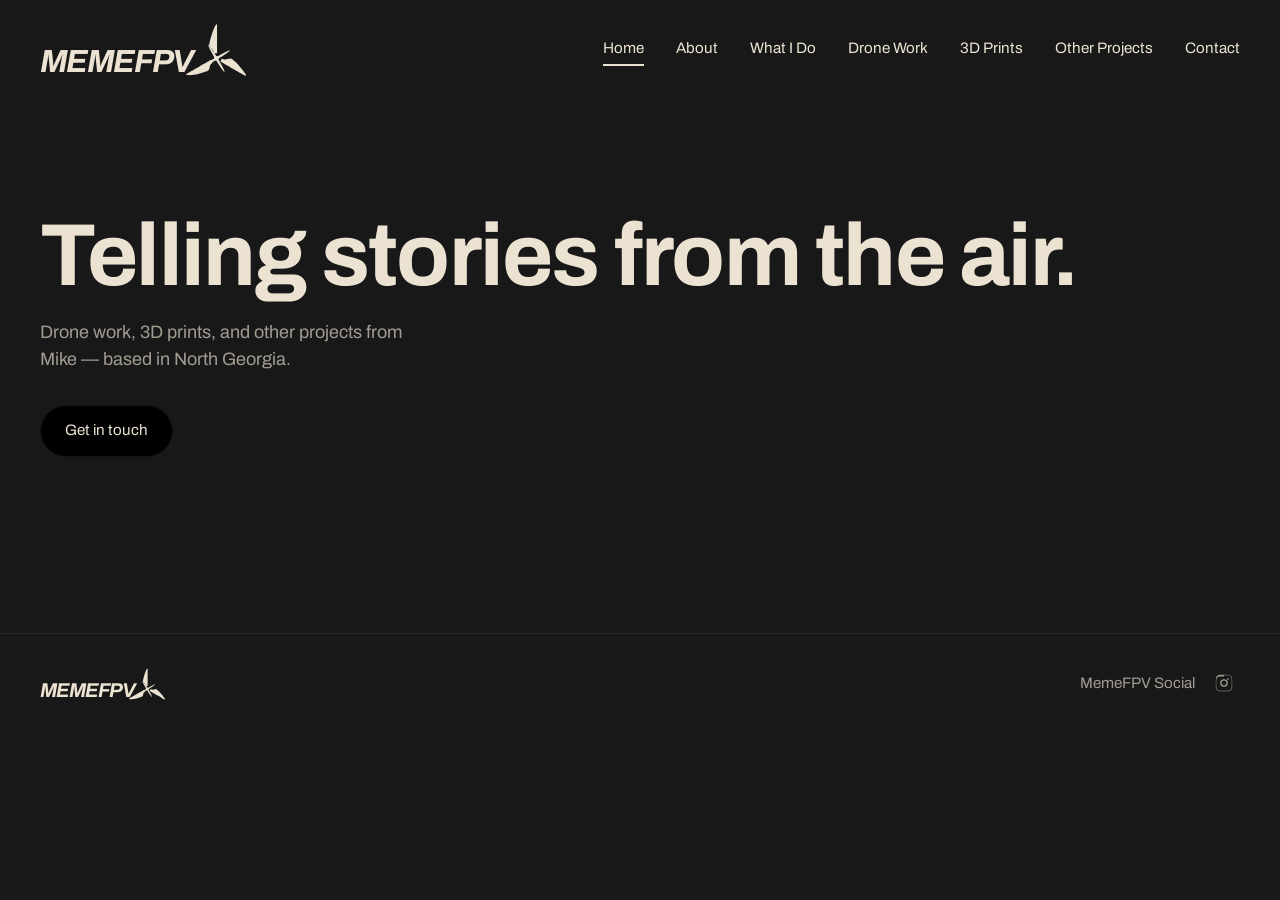
==== index.html @ 44a8d1f1 "1.1" ====
<!DOCTYPE html>
<html lang="en">
<head>
  <meta charset="UTF-8">
  <meta name="viewport" content="width=device-width, initial-scale=1.0">
  <title>MemeFPV — Mike's projects, drone work, and 3D prints</title>
  <meta name="description" content="Personal portfolio of Mike's drone work, 3D prints, and other projects. Based in North Georgia.">

  <!-- Archivo from Google Fonts -->
  <link rel="preconnect" href="https://fonts.googleapis.com">
  <link rel="preconnect" href="https://fonts.gstatic.com" crossorigin>
  <link href="https://fonts.googleapis.com/css2?family=Archivo:ital,wght@0,400;0,700;1,400;1,700&display=swap" rel="stylesheet">

  <link rel="stylesheet" href="style.css">
  <link rel="icon" href="assets/bird.svg" type="image/svg+xml">
</head>
<body>

  <!-- Header (will appear on every page) -->
  <header class="site-header">
    <a class="logo" href="/" aria-label="MemeFPV home">
      <span class="wordmark">MEMEFPV</span>
      <img class="bird" src="assets/bird.svg" alt="">
    </a>
    <nav class="nav" aria-label="Primary">
      <a href="/" aria-current="page">Home</a>
      <a href="about.html">About</a>
      <a href="what-i-do.html">What I Do</a>
      <a href="drone-work.html">Drone Work</a>
      <a href="3d-prints.html">3D Prints</a>
      <a href="other-projects.html">Other Projects</a>
      <a href="contact.html">Contact</a>
    </nav>
  </header>

  <!-- Homepage hero (placeholder content for v0.1) -->
  <main>
    <section class="hero">
      <h1>Telling stories from the air.</h1>
      <p>Drone work, 3D prints, and other projects from Mike — based in North Georgia.</p>
      <a class="btn" href="contact.html">Get in touch</a>
    </section>
  </main>

  <!-- Footer (will appear on every page) -->
  <footer class="site-footer">
    <a class="logo" href="/" aria-label="MemeFPV home">
      <span class="wordmark">MEMEFPV</span>
      <img class="bird" src="assets/bird.svg" alt="">
    </a>
    <div class="social">
      <span>MemeFPV Social</span>
      <a href="https://www.instagram.com/memefpv/" target="_blank" rel="noopener" aria-label="MemeFPV on Instagram">
        <svg viewBox="0 0 24 24" aria-hidden="true">
          <path d="M12 2.2c3.2 0 3.6 0 4.85.07 1.17.05 1.8.25 2.23.41.56.22.96.48 1.38.9.42.42.68.82.9 1.38.16.42.36 1.06.41 2.23.06 1.25.07 1.65.07 4.85s0 3.6-.07 4.85c-.05 1.17-.25 1.8-.41 2.23a3.7 3.7 0 0 1-.9 1.38 3.7 3.7 0 0 1-1.38.9c-.42.16-1.06.36-2.23.41-1.25.06-1.65.07-4.85.07s-3.6 0-4.85-.07c-1.17-.05-1.8-.25-2.23-.41a3.7 3.7 0 0 1-1.38-.9 3.7 3.7 0 0 1-.9-1.38c-.16-.42-.36-1.06-.41-2.23C2.2 15.6 2.2 15.2 2.2 12s0-3.6.07-4.85c.05-1.17.25-1.8.41-2.23a3.7 3.7 0 0 1 .9-1.38 3.7 3.7 0 0 1 1.38-.9c.42-.16 1.06-.36 2.23-.41C8.4 2.2 8.8 2.2 12 2.2zm0 1.95c-3.13 0-3.51 0-4.74.07-1.06.05-1.64.22-2.02.37-.51.2-.87.43-1.25.81-.38.38-.61.74-.81 1.25-.15.38-.32.96-.37 2.02C2.74 8.49 2.7 8.87 2.7 12s.04 3.51.11 4.74c.05 1.06.22 1.64.37 2.02.2.51.43.87.81 1.25.38.38.74.61 1.25.81.38.15.96.32 2.02.37 1.23.07 1.61.07 4.74.07s3.51 0 4.74-.07c1.06-.05 1.64-.22 2.02-.37.51-.2.87-.43 1.25-.81.38-.38.61-.74.81-1.25.15-.38.32-.96.37-2.02.07-1.23.07-1.61.07-4.74s0-3.51-.07-4.74c-.05-1.06-.22-1.64-.37-2.02a3.32 3.32 0 0 0-.81-1.25 3.32 3.32 0 0 0-1.25-.81c-.38-.15-.96-.32-2.02-.37-1.23-.07-1.61-.07-4.74-.07zm0 3.32a4.53 4.53 0 1 1 0 9.06 4.53 4.53 0 0 1 0-9.06zm0 7.48a2.95 2.95 0 1 0 0-5.9 2.95 2.95 0 0 0 0 5.9zm5.77-7.66a1.06 1.06 0 1 1-2.12 0 1.06 1.06 0 0 1 2.12 0z"/>
        </svg>
      </a>
    </div>
  </footer>

</body>
</html>
---- style.css ----
/* ==========================================================================
   memefpv.net — base styles
   ========================================================================== */

/* CSS custom properties (variables) — change these in one place to retheme */
:root {
  --bg:        #181818;   /* near-black page background */
  --bg-alt:    #1f1f1f;   /* slightly lighter strip background */
  --text:      #ebe2d2;   /* warm off-white body text */
  --text-dim:  rgba(235, 226, 210, 0.65);
  --accent:    #ebe2d2;   /* same as text — minimal palette for v0.1 */
  --max:       1280px;    /* page max-width */
  --pad:       clamp(1rem, 4vw, 2.5rem);
}

/* Modern reset */
*, *::before, *::after { box-sizing: border-box; }
html, body { margin: 0; padding: 0; }
html { color-scheme: dark; scroll-behavior: smooth; }
body {
  background: var(--bg);
  color: var(--text);
  font-family: 'Archivo', system-ui, sans-serif;
  font-weight: 400;
  line-height: 1.5;
  -webkit-font-smoothing: antialiased;
}
img, svg { display: block; max-width: 100%; height: auto; }
a { color: inherit; text-decoration: none; }

/* Layout helpers */
.wrap { max-width: var(--max); margin: 0 auto; padding-inline: var(--pad); }

/* ==========================================================================
   Header
   ========================================================================== */
.site-header {
  display: flex; align-items: center; justify-content: space-between;
  gap: 2rem;
  padding: 1.25rem var(--pad);
  max-width: var(--max);
  margin: 0 auto;
}
.logo {
  display: inline-flex;
  align-items: flex-end;     /* bird sits at wordmark baseline, body extends above */
  gap: 0;                    /* no gap — bird overlaps with V */
  color: var(--text);
  line-height: 1;
}
.logo .wordmark {
  font-weight: 700; font-style: italic;
  font-size: clamp(1.5rem, 3vw, 2rem);
  letter-spacing: -0.05em;
  line-height: 1;
}
.logo .bird {
  width: clamp(2.75rem, 5.5vw, 3.75rem);   /* taller than wordmark so body sticks up */
  height: auto;
  margin-left: -0.4em;        /* overlap with the V */
  margin-bottom: -0.1em;      /* drop slightly so wings dip below baseline */
  position: relative;
  z-index: 1;
}

/* Footer logo: smaller — keep same overlap behavior via shared .logo rules */
.site-footer .logo .wordmark { font-size: 1.25rem; }
.site-footer .logo .bird { width: 2.25rem; }

.nav { display: flex; gap: clamp(1rem, 2.5vw, 2rem); align-items: center; flex-wrap: wrap; }
.nav a {
  font-size: 0.95rem; font-weight: 400;
  padding-block: 0.25rem;
  border-bottom: 2px solid transparent;
  transition: border-color 0.2s ease;
}
.nav a:hover, .nav a[aria-current="page"] { border-bottom-color: var(--text); }

/* ==========================================================================
   Hero (homepage placeholder)
   ========================================================================== */
.hero {
  padding: clamp(3rem, 10vw, 7rem) var(--pad);
  max-width: var(--max);
  margin: 0 auto;
}
.hero h1 {
  font-weight: 700;
  font-size: clamp(2.5rem, 7vw, 5.5rem);
  line-height: 1.05;
  letter-spacing: -0.02em;
  margin: 0 0 1rem;
}
.hero h1 em { font-style: italic; font-weight: 700; }    /* italic connector words */
.hero p { font-size: 1.125rem; max-width: 38ch; color: var(--text-dim); margin: 0 0 2rem; }

/* Pill button */
.btn {
  display: inline-block;
  background: #000;
  color: var(--text);
  padding: 0.85rem 1.5rem;
  border-radius: 999px;
  font-size: 0.95rem;
  border: 1px solid rgba(235,226,210,0.08);
  transition: transform 0.15s ease, background 0.15s ease;
}
.btn:hover { transform: translateY(-1px); background: #111; }

/* ==========================================================================
   Footer
   ========================================================================== */
.site-footer {
  border-top: 1px solid rgba(235,226,210,0.08);
  padding: 2rem var(--pad);
  max-width: var(--max);
  margin: 4rem auto 0;
  display: flex; align-items: center; justify-content: space-between; gap: 2rem;
  flex-wrap: wrap;
}
.social { display: flex; align-items: center; gap: 0.75rem; font-size: 0.95rem; color: var(--text-dim); }
.social a { display: inline-flex; padding: 0.4rem; border-radius: 6px; }
.social a:hover { background: rgba(235,226,210,0.08); }
.social svg { width: 1.25rem; height: 1.25rem; fill: currentColor; }

/* ==========================================================================
   Mobile tweaks
   ========================================================================== */
@media (max-width: 600px) {
  .site-header { flex-direction: column; align-items: flex-start; gap: 1rem; }
  .nav { gap: 1rem; }
  .nav a { font-size: 0.875rem; }
}
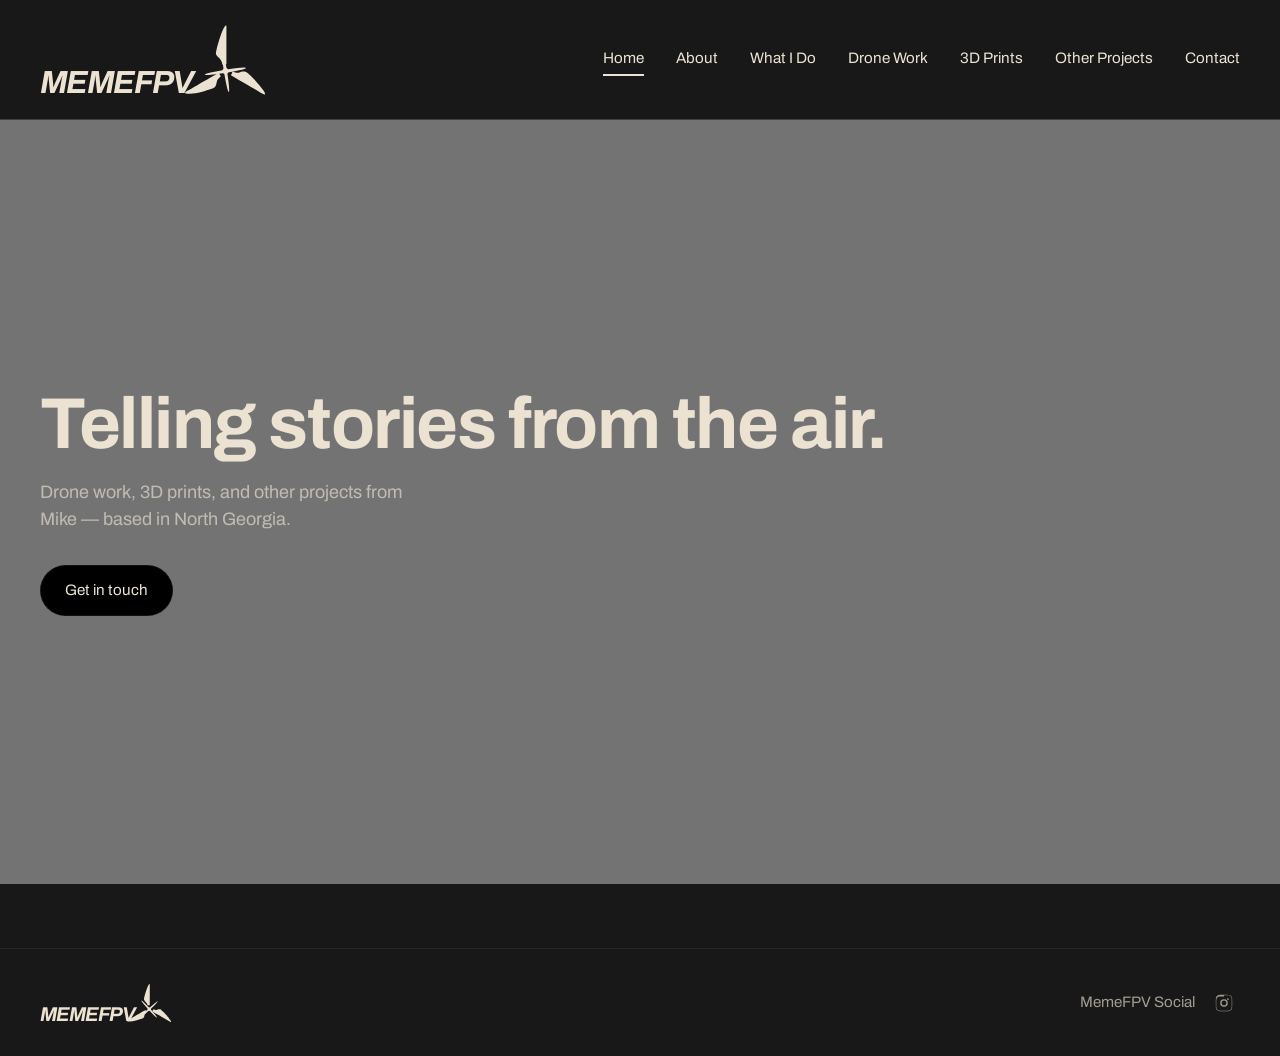
==== commit 392a3fdb: "fixing links" ====
--- a/index.html
+++ b/index.html
@@ -18,12 +18,12 @@
 
   <!-- Header (will appear on every page) -->
   <header class="site-header">
-    <a class="logo" href="/" aria-label="MemeFPV home">
+    <a class="logo" href="index.html" aria-label="MemeFPV home">
       <span class="wordmark">MEMEFPV</span>
       <img class="bird" src="assets/bird.svg" alt="">
     </a>
     <nav class="nav" aria-label="Primary">
-      <a href="/" aria-current="page">Home</a>
+      <a href="index.html" aria-current="page">Home</a>
       <a href="about.html">About</a>
       <a href="what-i-do.html">What I Do</a>
       <a href="drone-work.html">Drone Work</a>
@@ -33,18 +33,27 @@
     </nav>
   </header>
 
-  <!-- Homepage hero (placeholder content for v0.1) -->
   <main>
-    <section class="hero">
-      <h1>Telling stories from the air.</h1>
-      <p>Drone work, 3D prints, and other projects from Mike — based in North Georgia.</p>
-      <a class="btn" href="contact.html">Get in touch</a>
+    <section class="hero hero--video">
+      <div class="hero-video">
+        <iframe
+          src="https://www.youtube.com/embed/HCOY0vUyoYs?autoplay=1&mute=1&loop=1&playlist=HCOY0vUyoYs&controls=0&showinfo=0&rel=0&modestbranding=1&playsinline=1"
+          frameborder="0"
+          allow="accelerometer; autoplay; clipboard-write; encrypted-media; gyroscope; picture-in-picture; web-share"
+          allowfullscreen
+        ></iframe>
+      </div>
+      <div class="hero-content">
+        <h1>Telling stories from the air.</h1>
+        <p>Drone work, 3D prints, and other projects from Mike — based in North Georgia.</p>
+        <a class="btn" href="contact.html">Get in touch</a>
+      </div>
     </section>
   </main>
 
   <!-- Footer (will appear on every page) -->
   <footer class="site-footer">
-    <a class="logo" href="/" aria-label="MemeFPV home">
+    <a class="logo" href="index.html" aria-label="MemeFPV home">
       <span class="wordmark">MEMEFPV</span>
       <img class="bird" src="assets/bird.svg" alt="">
     </a>
--- a/style.css
+++ b/style.css
@@ -55,17 +55,17 @@
   line-height: 1;
 }
 .logo .bird {
-  width: clamp(2.75rem, 5.5vw, 3.75rem);   /* taller than wordmark so body sticks up */
+  width: clamp(3.5rem, 7vw, 5rem);   /* much bigger — body extends well above wordmark */
   height: auto;
-  margin-left: -0.4em;        /* overlap with the V */
-  margin-bottom: -0.1em;      /* drop slightly so wings dip below baseline */
+  margin-left: -0.5em;                /* overlap with the V */
+  margin-bottom: -0.05em;             /* small drop so hub sits near top of V */
   position: relative;
   z-index: 1;
 }
 
 /* Footer logo: smaller — keep same overlap behavior via shared .logo rules */
 .site-footer .logo .wordmark { font-size: 1.25rem; }
-.site-footer .logo .bird { width: 2.25rem; }
+.site-footer .logo .bird { width: 2.75rem; }
 
 .nav { display: flex; gap: clamp(1rem, 2.5vw, 2rem); align-items: center; flex-wrap: wrap; }
 .nav a {
@@ -77,19 +77,62 @@
 .nav a:hover, .nav a[aria-current="page"] { border-bottom-color: var(--text); }
 
 /* ==========================================================================
-   Hero (homepage placeholder)
+   Hero
    ========================================================================== */
 .hero {
   padding: clamp(3rem, 10vw, 7rem) var(--pad);
   max-width: var(--max);
   margin: 0 auto;
 }
+
+/* Video hero variant — homepage */
+.hero--video {
+  position: relative;
+  overflow: hidden;
+  min-height: 85vh;
+  max-width: 100%;
+  display: flex;
+  align-items: center;
+  padding-inline: var(--pad);
+}
+.hero-video {
+  position: absolute;
+  inset: 0;
+  pointer-events: none;
+  z-index: 0;
+}
+.hero-video::after {
+  content: '';
+  position: absolute;
+  inset: 0;
+  background: rgba(0, 0, 0, 0.55);
+  z-index: 1;
+}
+.hero-video iframe {
+  position: absolute;
+  top: 50%;
+  left: 50%;
+  transform: translate(-50%, -50%);
+  width: 100vw;
+  height: 56.25vw;
+  min-height: 100%;
+  min-width: 177.78vh;
+  border: 0;
+}
+.hero-content {
+  position: relative;
+  z-index: 2;
+  max-width: var(--max);
+  width: 100%;
+  margin: 0 auto;
+}
 .hero h1 {
   font-weight: 700;
-  font-size: clamp(2.5rem, 7vw, 5.5rem);
+  font-size: clamp(2rem, 6vw, 4.5rem);
   line-height: 1.05;
   letter-spacing: -0.02em;
   margin: 0 0 1rem;
+  overflow-wrap: break-word;
 }
 .hero h1 em { font-style: italic; font-weight: 700; }    /* italic connector words */
 .hero p { font-size: 1.125rem; max-width: 38ch; color: var(--text-dim); margin: 0 0 2rem; }
@@ -124,10 +167,137 @@
 .social svg { width: 1.25rem; height: 1.25rem; fill: currentColor; }
 
 /* ==========================================================================
+   Inner pages — shared shell
+   ========================================================================== */
+
+/* Re-uses .hero for the top of every inner page; no extra rules needed. */
+
+/* Section block (used by About, What I Do, etc.) */
+.section {
+  padding: clamp(2rem, 6vw, 4rem) var(--pad);
+  max-width: var(--max);
+  margin: 0 auto;
+}
+.section + .section { padding-top: 0; }
+
+.section h2 {
+  font-weight: 700;
+  font-size: clamp(1.5rem, 3.5vw, 2.25rem);
+  line-height: 1.1;
+  letter-spacing: -0.01em;
+  margin: 0 0 1rem;
+}
+.section h2 em { font-style: italic; font-weight: 700; }
+
+/* Lowercase subheading style — About page brand pattern */
+.subhead {
+  text-transform: lowercase;
+  font-weight: 400;
+  font-size: 1rem;
+  letter-spacing: 0.02em;
+  color: var(--text-dim);
+  margin: 0 0 0.5rem;
+}
+
+.section p { max-width: 60ch; margin: 0 0 1rem; }
+.section p.lead { font-size: 1.125rem; max-width: 50ch; color: var(--text-dim); }
+
+/* Two-column row — About page (text left, photo right) */
+.row-2col {
+  display: grid;
+  grid-template-columns: 1fr;
+  gap: clamp(1.5rem, 4vw, 3rem);
+  align-items: center;
+}
+@media (min-width: 800px) {
+  .row-2col { grid-template-columns: 1.2fr 1fr; }
+  .row-2col.reverse { grid-template-columns: 1fr 1.2fr; }
+  .row-2col.reverse .row-2col__media { order: -1; }
+}
+
+/* Tilted photo treatment — About */
+.tilt {
+  transform: rotate(7deg);
+  border-radius: 6px;
+  overflow: hidden;
+  box-shadow: 0 20px 40px rgba(0,0,0,0.4);
+}
+.tilt.tilt-left { transform: rotate(-7deg); }
+
+/* Placeholder media box (used until real images/videos are dropped in) */
+.placeholder {
+  background: var(--bg-alt);
+  border: 1px dashed rgba(235,226,210,0.15);
+  border-radius: 6px;
+  aspect-ratio: 4 / 3;
+  display: grid; place-items: center;
+  color: var(--text-dim);
+  font-size: 0.9rem;
+  text-align: center;
+  padding: 1rem;
+}
+
+/* Grids */
+.grid-3, .grid-2 {
+  display: grid;
+  gap: clamp(1rem, 3vw, 2rem);
+}
+.grid-3 { grid-template-columns: 1fr; }
+.grid-2 { grid-template-columns: 1fr; }
+@media (min-width: 700px) {
+  .grid-2 { grid-template-columns: 1fr 1fr; }
+}
+@media (min-width: 900px) {
+  .grid-3 { grid-template-columns: repeat(3, 1fr); }
+}
+
+/* Squircle image mask — What I Do cards */
+.squircle {
+  border-radius: 28% / 22%;     /* soft squircle look */
+  overflow: hidden;
+  aspect-ratio: 1 / 1;
+}
+
+/* Card (used by What I Do + 3D Prints + Other Projects) */
+.card h3 {
+  font-weight: 700;
+  font-size: 1.25rem;
+  margin: 1rem 0 0.5rem;
+  letter-spacing: -0.01em;
+}
+.card p { color: var(--text-dim); margin: 0; font-size: 0.95rem; }
+
+/* Video card (Drone Work) — keeps 16:9 frame for embeds */
+.video-card .placeholder { aspect-ratio: 16 / 9; }
+
+/* Contact info column */
+.contact-grid {
+  display: grid;
+  gap: clamp(1.5rem, 4vw, 3rem);
+  grid-template-columns: 1fr;
+}
+@media (min-width: 800px) {
+  .contact-grid { grid-template-columns: 1fr 1fr; }
+}
+.contact-info p { margin: 0 0 0.5rem; }
+.contact-info a { border-bottom: 1px solid rgba(235,226,210,0.25); }
+.contact-info a:hover { border-bottom-color: var(--text); }
+
+/* ==========================================================================
    Mobile tweaks
    ========================================================================== */
 @media (max-width: 600px) {
   .site-header { flex-direction: column; align-items: flex-start; gap: 1rem; }
   .nav { gap: 1rem; }
   .nav a { font-size: 0.875rem; }
-}
+  .tilt, .tilt.tilt-left { transform: none; }    /* keep mobile tidy */
+}
+
+/* Reduced motion — respect user preference for any future animations */
+@media (prefers-reduced-motion: reduce) {
+  *, *::before, *::after {
+    animation-duration: 0.001ms !important;
+    animation-iteration-count: 1 !important;
+    transition-duration: 0.001ms !important;
+  }
+}
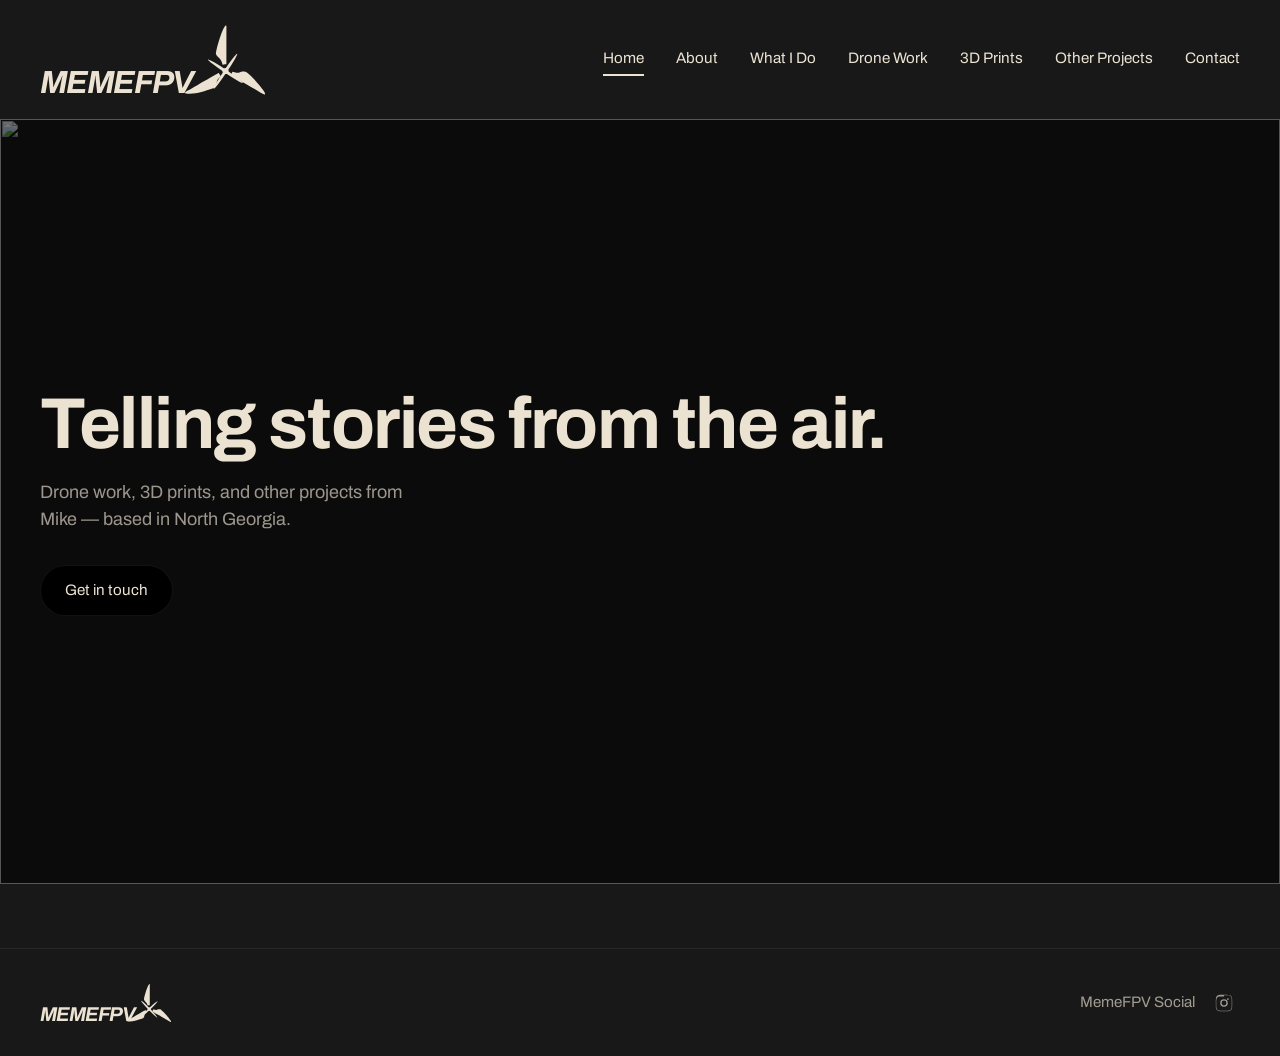
==== commit 043cfab0: "homepage background update" ====
--- a/index.html
+++ b/index.html
@@ -36,12 +36,7 @@
   <main>
     <section class="hero hero--video">
       <div class="hero-video">
-        <iframe
-          src="https://www.youtube.com/embed/HCOY0vUyoYs?autoplay=1&mute=1&loop=1&playlist=HCOY0vUyoYs&controls=0&showinfo=0&rel=0&modestbranding=1&playsinline=1"
-          frameborder="0"
-          allow="accelerometer; autoplay; clipboard-write; encrypted-media; gyroscope; picture-in-picture; web-share"
-          allowfullscreen
-        ></iframe>
+        <img src="assets/homepage.gif" alt="">
       </div>
       <div class="hero-content">
         <h1>Telling stories from the air.</h1>
--- a/style.css
+++ b/style.css
@@ -108,16 +108,12 @@
   background: rgba(0, 0, 0, 0.55);
   z-index: 1;
 }
-.hero-video iframe {
+.hero-video img {
   position: absolute;
-  top: 50%;
-  left: 50%;
-  transform: translate(-50%, -50%);
-  width: 100vw;
-  height: 56.25vw;
-  min-height: 100%;
-  min-width: 177.78vh;
-  border: 0;
+  inset: 0;
+  width: 100%;
+  height: 100%;
+  object-fit: cover;
 }
 .hero-content {
   position: relative;
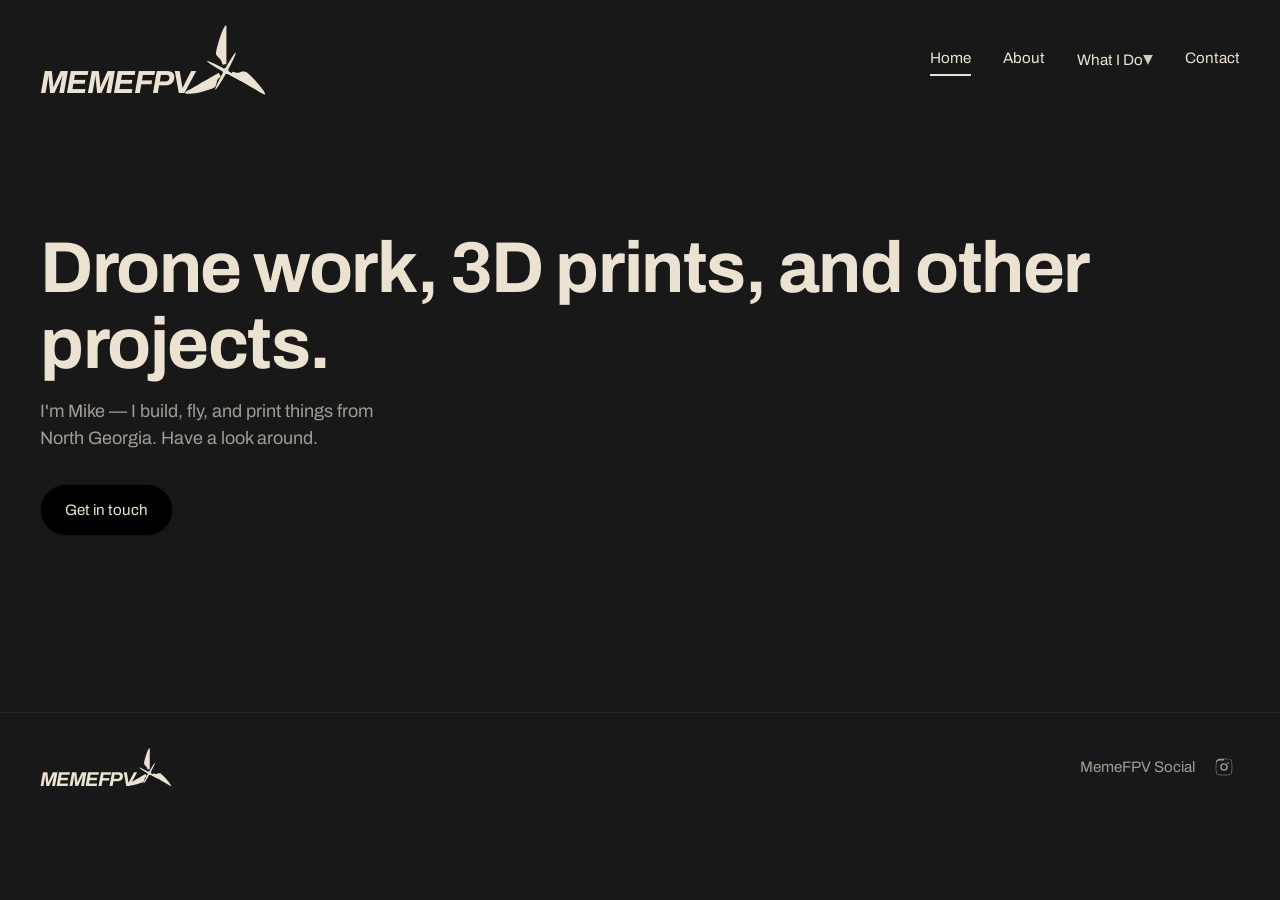
==== commit d9c613a0: "Reoragnizing pages and cleaning up" ====
--- a/index.html
+++ b/index.html
@@ -25,24 +25,23 @@
     <nav class="nav" aria-label="Primary">
       <a href="index.html" aria-current="page">Home</a>
       <a href="about.html">About</a>
-      <a href="what-i-do.html">What I Do</a>
-      <a href="drone-work.html">Drone Work</a>
-      <a href="3d-prints.html">3D Prints</a>
-      <a href="other-projects.html">Other Projects</a>
+      <div class="nav-group">
+        <a href="what-i-do.html">What I Do</a>
+        <div class="nav-dropdown">
+          <a href="drone-work.html">Drone Work</a>
+          <a href="3d-prints.html">3D Prints</a>
+          <a href="other-projects.html">Other Projects</a>
+        </div>
+      </div>
       <a href="contact.html">Contact</a>
     </nav>
   </header>
 
   <main>
-    <section class="hero hero--video">
-      <div class="hero-video">
-        <img src="assets/homepage.gif" alt="">
-      </div>
-      <div class="hero-content">
-        <h1>Telling stories from the air.</h1>
-        <p>Drone work, 3D prints, and other projects from Mike — based in North Georgia.</p>
-        <a class="btn" href="contact.html">Get in touch</a>
-      </div>
+    <section class="hero">
+      <h1>Drone work, 3D prints, and other projects.</h1>
+      <p>I'm Mike — I build, fly, and print things from North Georgia. Have a look around.</p>
+      <a class="btn" href="contact.html">Get in touch</a>
     </section>
   </main>
 
--- a/style.css
+++ b/style.css
@@ -76,6 +76,83 @@
 }
 .nav a:hover, .nav a[aria-current="page"] { border-bottom-color: var(--text); }
 
+/* Dropdown */
+.nav-group {
+  position: relative;
+  display: flex;
+  align-items: center;
+}
+.nav-group > a { border-bottom-color: transparent !important; }
+.nav-group > a[aria-current="page"] { border-bottom-color: var(--text) !important; }
+.nav-group > a::after {
+  content: ' ▾';
+  font-size: 1.3em;
+  opacity: 0.9;
+  display: inline-block;
+  transition: transform 0.2s ease;
+}
+.nav-group:hover > a::after { transform: rotate(-180deg); }
+
+/* invisible bridge — prevents gap from breaking hover */
+.nav-group::after {
+  content: '';
+  position: absolute;
+  top: 100%;
+  left: 0;
+  right: 0;
+  height: 0.5rem;
+}
+
+@keyframes dropdown-in {
+  from { opacity: 0; transform: translateX(-50%) translateY(-4px); }
+  to   { opacity: 1; transform: translateX(-50%) translateY(0); }
+}
+.nav-dropdown {
+  display: none;
+  flex-direction: column;
+  position: absolute;
+  top: calc(100% + 0.5rem);
+  left: 50%;
+  transform: translateX(-50%);
+  background: #222;
+  border: 1px solid rgba(235,226,210,0.08);
+  border-radius: 10px;
+  padding: 0.35rem 0;
+  min-width: 148px;
+  z-index: 100;
+  box-shadow: 0 12px 32px rgba(0,0,0,0.5);
+}
+.nav-group:hover .nav-dropdown,
+.nav-group:focus-within .nav-dropdown {
+  display: flex;
+  animation: dropdown-in 0.15s ease forwards;
+}
+.nav-dropdown a {
+  padding: 0.55rem 1.1rem;
+  white-space: nowrap;
+  border-bottom: none;
+  font-size: 0.9rem;
+  transition: background 0.12s ease;
+}
+.nav-dropdown a:hover { background: rgba(235,226,210,0.07); border-bottom: none; }
+.nav-dropdown a[aria-current="page"] { border-bottom: none; color: var(--text-dim); }
+
+@media (max-width: 600px) {
+  .nav-group { flex-direction: column; align-items: flex-start; gap: 0.5rem; }
+  .nav-group::after { display: none; }
+  .nav-dropdown {
+    display: flex;
+    position: static;
+    transform: none;
+    background: none;
+    border: none;
+    box-shadow: none;
+    padding: 0 0 0 1rem;
+    gap: 0.5rem;
+    animation: none;
+  }
+}
+
 /* ==========================================================================
    Hero
    ========================================================================== */
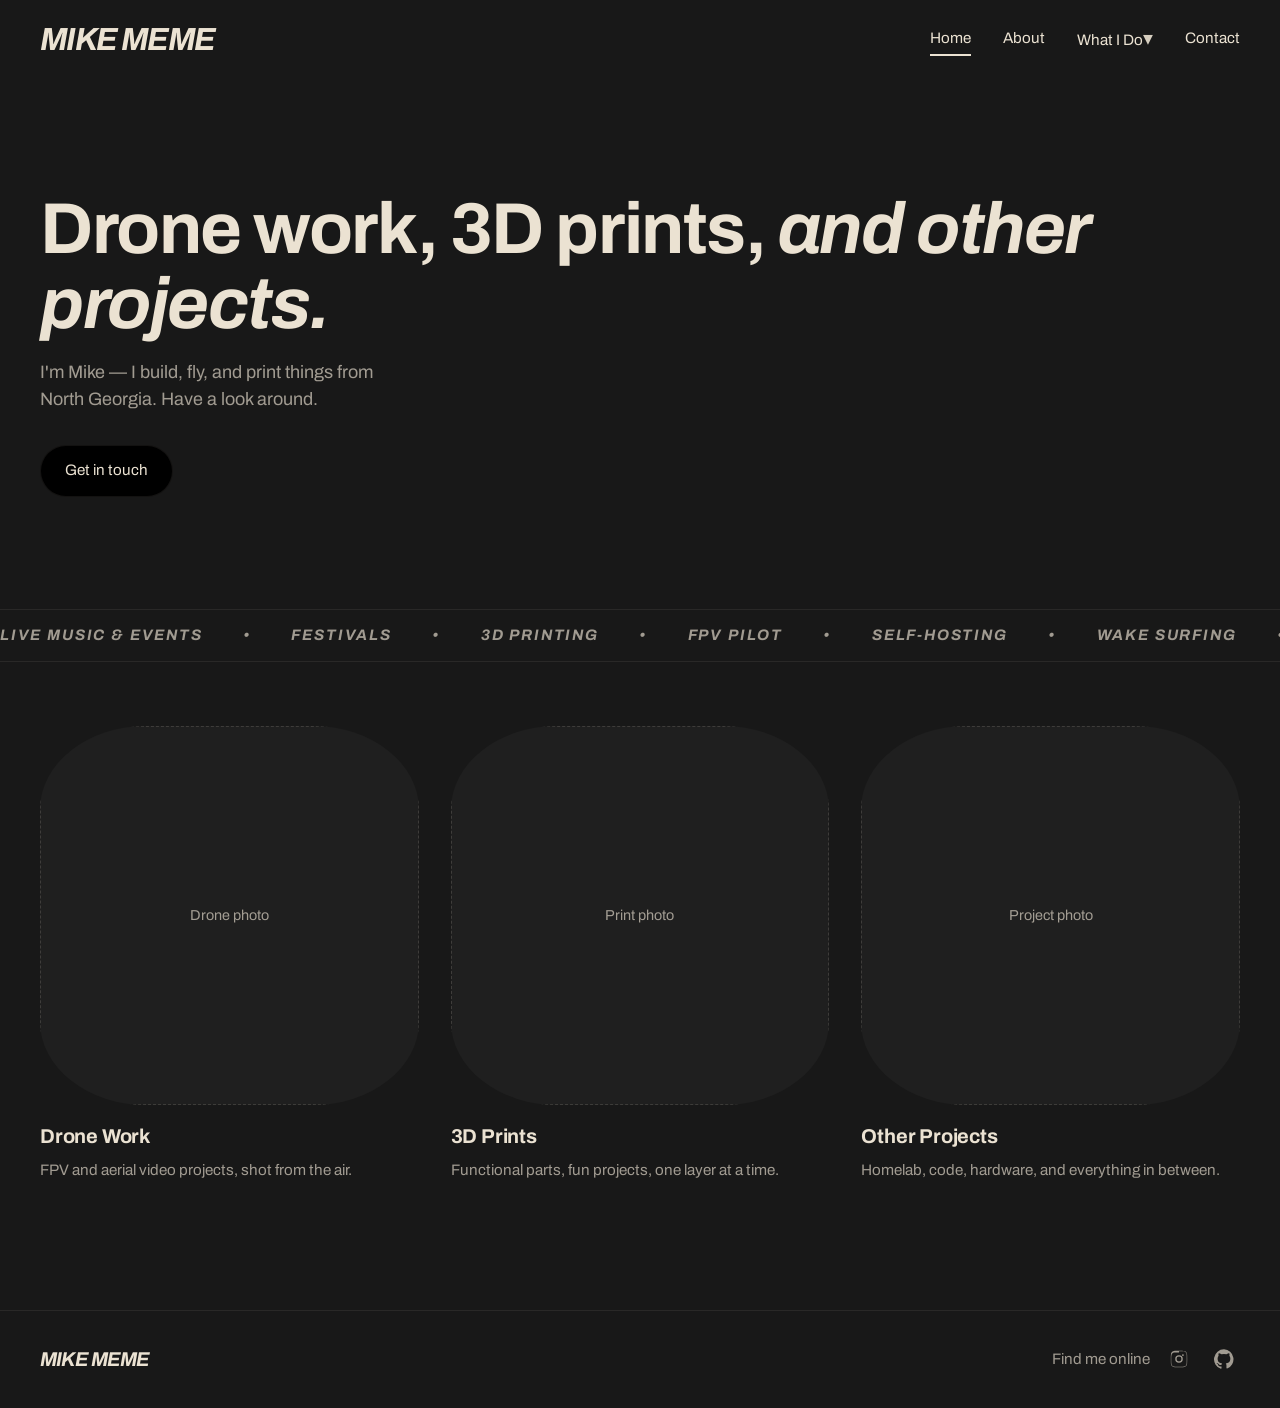
==== commit a50ca100: "design tweaks and fine tuning" ====
--- a/index.html
+++ b/index.html
@@ -3,7 +3,7 @@
 <head>
   <meta charset="UTF-8">
   <meta name="viewport" content="width=device-width, initial-scale=1.0">
-  <title>MemeFPV — Mike's projects, drone work, and 3D prints</title>
+  <title>Mike Meme — drone work, 3D prints, and other projects</title>
   <meta name="description" content="Personal portfolio of Mike's drone work, 3D prints, and other projects. Based in North Georgia.">
 
   <!-- Archivo from Google Fonts -->
@@ -18,9 +18,8 @@
 
   <!-- Header (will appear on every page) -->
   <header class="site-header">
-    <a class="logo" href="index.html" aria-label="MemeFPV home">
-      <span class="wordmark">MEMEFPV</span>
-      <img class="bird" src="assets/bird.svg" alt="">
+    <a class="logo" href="index.html" aria-label="Mike Meme home">
+      <span class="wordmark">MIKE MEME</span>
     </a>
     <nav class="nav" aria-label="Primary">
       <a href="index.html" aria-current="page">Home</a>
@@ -39,23 +38,88 @@
 
   <main>
     <section class="hero">
-      <h1>Drone work, 3D prints, and other projects.</h1>
+      <h1>Drone work, 3D prints, <em>and other projects.</em></h1>
       <p>I'm Mike — I build, fly, and print things from North Georgia. Have a look around.</p>
       <a class="btn" href="contact.html">Get in touch</a>
+    </section>
+
+    <!-- Marquee strip -->
+    <div class="marquee" aria-hidden="true">
+      <div class="marquee-track">
+        <span>LIVE MUSIC &amp; EVENTS</span><span>•</span>
+        <span>FESTIVALS</span><span>•</span>
+        <span>3D PRINTING</span><span>•</span>
+        <span>FPV PILOT</span><span>•</span>
+        <span>SELF-HOSTING</span><span>•</span>
+        <span>WAKE SURFING</span><span>•</span>
+        <span>TRAVELLING</span><span>•</span>
+        <span>LIVE MUSIC &amp; EVENTS</span><span>•</span>
+        <span>FESTIVALS</span><span>•</span>
+        <span>3D PRINTING</span><span>•</span>
+        <span>FPV PILOT</span><span>•</span>
+        <span>SELF-HOSTING</span><span>•</span>
+        <span>WAKE SURFING</span><span>•</span>
+        <span>TRAVELLING</span><span>•</span>
+        <span>LIVE MUSIC &amp; EVENTS</span><span>•</span>
+        <span>FESTIVALS</span><span>•</span>
+        <span>3D PRINTING</span><span>•</span>
+        <span>FPV PILOT</span><span>•</span>
+        <span>SELF-HOSTING</span><span>•</span>
+        <span>WAKE SURFING</span><span>•</span>
+        <span>TRAVELLING</span><span>•</span>
+        <span>LIVE MUSIC &amp; EVENTS</span><span>•</span>
+        <span>FESTIVALS</span><span>•</span>
+        <span>3D PRINTING</span><span>•</span>
+        <span>FPV PILOT</span><span>•</span>
+        <span>SELF-HOSTING</span><span>•</span>
+        <span>WAKE SURFING</span><span>•</span>
+        <span>TRAVELLING</span><span>•</span>
+      </div>
+    </div>
+
+    <!-- Section cards -->
+    <section class="section">
+      <div class="grid-3">
+        <a class="card card-link" href="drone-work.html">
+          <div class="squircle">
+            <div class="placeholder" style="aspect-ratio: 1 / 1;">Drone photo</div>
+          </div>
+          <h3>Drone Work</h3>
+          <p>FPV and aerial video projects, shot from the air.</p>
+        </a>
+        <a class="card card-link" href="3d-prints.html">
+          <div class="squircle">
+            <div class="placeholder" style="aspect-ratio: 1 / 1;">Print photo</div>
+          </div>
+          <h3>3D Prints</h3>
+          <p>Functional parts, fun projects, one layer at a time.</p>
+        </a>
+        <a class="card card-link" href="other-projects.html">
+          <div class="squircle">
+            <div class="placeholder" style="aspect-ratio: 1 / 1;">Project photo</div>
+          </div>
+          <h3>Other Projects</h3>
+          <p>Homelab, code, hardware, and everything in between.</p>
+        </a>
+      </div>
     </section>
   </main>
 
   <!-- Footer (will appear on every page) -->
   <footer class="site-footer">
-    <a class="logo" href="index.html" aria-label="MemeFPV home">
-      <span class="wordmark">MEMEFPV</span>
-      <img class="bird" src="assets/bird.svg" alt="">
+    <a class="logo" href="index.html" aria-label="Mike Meme home">
+      <span class="wordmark">MIKE MEME</span>
     </a>
     <div class="social">
-      <span>MemeFPV Social</span>
+      <span>Find me online</span>
       <a href="https://www.instagram.com/memefpv/" target="_blank" rel="noopener" aria-label="MemeFPV on Instagram">
         <svg viewBox="0 0 24 24" aria-hidden="true">
           <path d="M12 2.2c3.2 0 3.6 0 4.85.07 1.17.05 1.8.25 2.23.41.56.22.96.48 1.38.9.42.42.68.82.9 1.38.16.42.36 1.06.41 2.23.06 1.25.07 1.65.07 4.85s0 3.6-.07 4.85c-.05 1.17-.25 1.8-.41 2.23a3.7 3.7 0 0 1-.9 1.38 3.7 3.7 0 0 1-1.38.9c-.42.16-1.06.36-2.23.41-1.25.06-1.65.07-4.85.07s-3.6 0-4.85-.07c-1.17-.05-1.8-.25-2.23-.41a3.7 3.7 0 0 1-1.38-.9 3.7 3.7 0 0 1-.9-1.38c-.16-.42-.36-1.06-.41-2.23C2.2 15.6 2.2 15.2 2.2 12s0-3.6.07-4.85c.05-1.17.25-1.8.41-2.23a3.7 3.7 0 0 1 .9-1.38 3.7 3.7 0 0 1 1.38-.9c.42-.16 1.06-.36 2.23-.41C8.4 2.2 8.8 2.2 12 2.2zm0 1.95c-3.13 0-3.51 0-4.74.07-1.06.05-1.64.22-2.02.37-.51.2-.87.43-1.25.81-.38.38-.61.74-.81 1.25-.15.38-.32.96-.37 2.02C2.74 8.49 2.7 8.87 2.7 12s.04 3.51.11 4.74c.05 1.06.22 1.64.37 2.02.2.51.43.87.81 1.25.38.38.74.61 1.25.81.38.15.96.32 2.02.37 1.23.07 1.61.07 4.74.07s3.51 0 4.74-.07c1.06-.05 1.64-.22 2.02-.37.51-.2.87-.43 1.25-.81.38-.38.61-.74.81-1.25.15-.38.32-.96.37-2.02.07-1.23.07-1.61.07-4.74s0-3.51-.07-4.74c-.05-1.06-.22-1.64-.37-2.02a3.32 3.32 0 0 0-.81-1.25 3.32 3.32 0 0 0-1.25-.81c-.38-.15-.96-.32-2.02-.37-1.23-.07-1.61-.07-4.74-.07zm0 3.32a4.53 4.53 0 1 1 0 9.06 4.53 4.53 0 0 1 0-9.06zm0 7.48a2.95 2.95 0 1 0 0-5.9 2.95 2.95 0 0 0 0 5.9zm5.77-7.66a1.06 1.06 0 1 1-2.12 0 1.06 1.06 0 0 1 2.12 0z"/>
+        </svg>
+      </a>
+      <a href="https://github.com/miikememe" target="_blank" rel="noopener" aria-label="Mike Meme on GitHub">
+        <svg viewBox="0 0 24 24" aria-hidden="true">
+          <path d="M12 .3a12 12 0 0 0-3.8 23.38c.6.12.83-.26.83-.57L9 20.86c-3.34.72-4.04-1.61-4.04-1.61-.55-1.39-1.34-1.76-1.34-1.76-1.08-.74.09-.73.09-.73 1.2.09 1.83 1.24 1.83 1.24 1.07 1.83 2.81 1.3 3.5 1 .1-.78.42-1.31.76-1.61-2.67-.3-5.47-1.33-5.47-5.93 0-1.31.47-2.38 1.24-3.22-.13-.3-.54-1.52.11-3.18 0 0 1-.32 3.3 1.23a11.5 11.5 0 0 1 6 0c2.28-1.55 3.29-1.23 3.29-1.23.66 1.66.24 2.88.12 3.18a4.65 4.65 0 0 1 1.23 3.22c0 4.61-2.8 5.63-5.48 5.92.43.37.81 1.1.81 2.22l-.01 3.29c0 .31.2.69.82.57A12 12 0 0 0 12 .3"/>
         </svg>
       </a>
     </div>
--- a/style.css
+++ b/style.css
@@ -43,8 +43,7 @@
 }
 .logo {
   display: inline-flex;
-  align-items: flex-end;     /* bird sits at wordmark baseline, body extends above */
-  gap: 0;                    /* no gap — bird overlaps with V */
+  align-items: flex-end;
   color: var(--text);
   line-height: 1;
 }
@@ -54,18 +53,9 @@
   letter-spacing: -0.05em;
   line-height: 1;
 }
-.logo .bird {
-  width: clamp(3.5rem, 7vw, 5rem);   /* much bigger — body extends well above wordmark */
-  height: auto;
-  margin-left: -0.5em;                /* overlap with the V */
-  margin-bottom: -0.05em;             /* small drop so hub sits near top of V */
-  position: relative;
-  z-index: 1;
-}
-
-/* Footer logo: smaller — keep same overlap behavior via shared .logo rules */
+
+/* Footer logo: smaller */
 .site-footer .logo .wordmark { font-size: 1.25rem; }
-.site-footer .logo .bird { width: 2.75rem; }
 
 .nav { display: flex; gap: clamp(1rem, 2.5vw, 2rem); align-items: center; flex-wrap: wrap; }
 .nav a {
@@ -138,17 +128,21 @@
 .nav-dropdown a[aria-current="page"] { border-bottom: none; color: var(--text-dim); }
 
 @media (max-width: 600px) {
-  .nav-group { flex-direction: column; align-items: flex-start; gap: 0.5rem; }
+  .nav { flex-direction: column; align-items: flex-start; gap: 0.6rem; }
+  .nav-group { flex-direction: column; align-items: flex-start; gap: 0.6rem; }
+  .nav-group > a::after { display: none; }
   .nav-group::after { display: none; }
   .nav-dropdown {
     display: flex;
+    flex-direction: column;
     position: static;
     transform: none;
     background: none;
     border: none;
     box-shadow: none;
+    min-width: 0;
     padding: 0 0 0 1rem;
-    gap: 0.5rem;
+    gap: 0.6rem;
     animation: none;
   }
 }
@@ -340,6 +334,40 @@
 }
 .card p { color: var(--text-dim); margin: 0; font-size: 0.95rem; }
 
+/* Clickable card — homepage section links */
+.card-link {
+  display: block;
+  transition: transform 0.2s ease;
+}
+.card-link:hover { transform: translateY(-4px); }
+.card-link:hover h3 { text-decoration: underline; text-underline-offset: 4px; }
+
+/* Marquee strip */
+.marquee {
+  overflow: hidden;
+  border-top: 1px solid rgba(235,226,210,0.08);
+  border-bottom: 1px solid rgba(235,226,210,0.08);
+  padding-block: 0.9rem;
+}
+.marquee-track {
+  display: flex;
+  width: max-content;
+  animation: marquee-scroll 60s linear infinite;
+}
+.marquee-track span {
+  font-weight: 700;
+  font-style: italic;
+  font-size: 0.95rem;
+  letter-spacing: 0.12em;
+  color: var(--text-dim);
+  white-space: nowrap;
+  margin-right: 2.5rem;
+}
+@keyframes marquee-scroll {
+  from { transform: translateX(0); }
+  to   { transform: translateX(-50%); }
+}
+
 /* Video card (Drone Work) — keeps 16:9 frame for embeds */
 .video-card .placeholder { aspect-ratio: 16 / 9; }
 
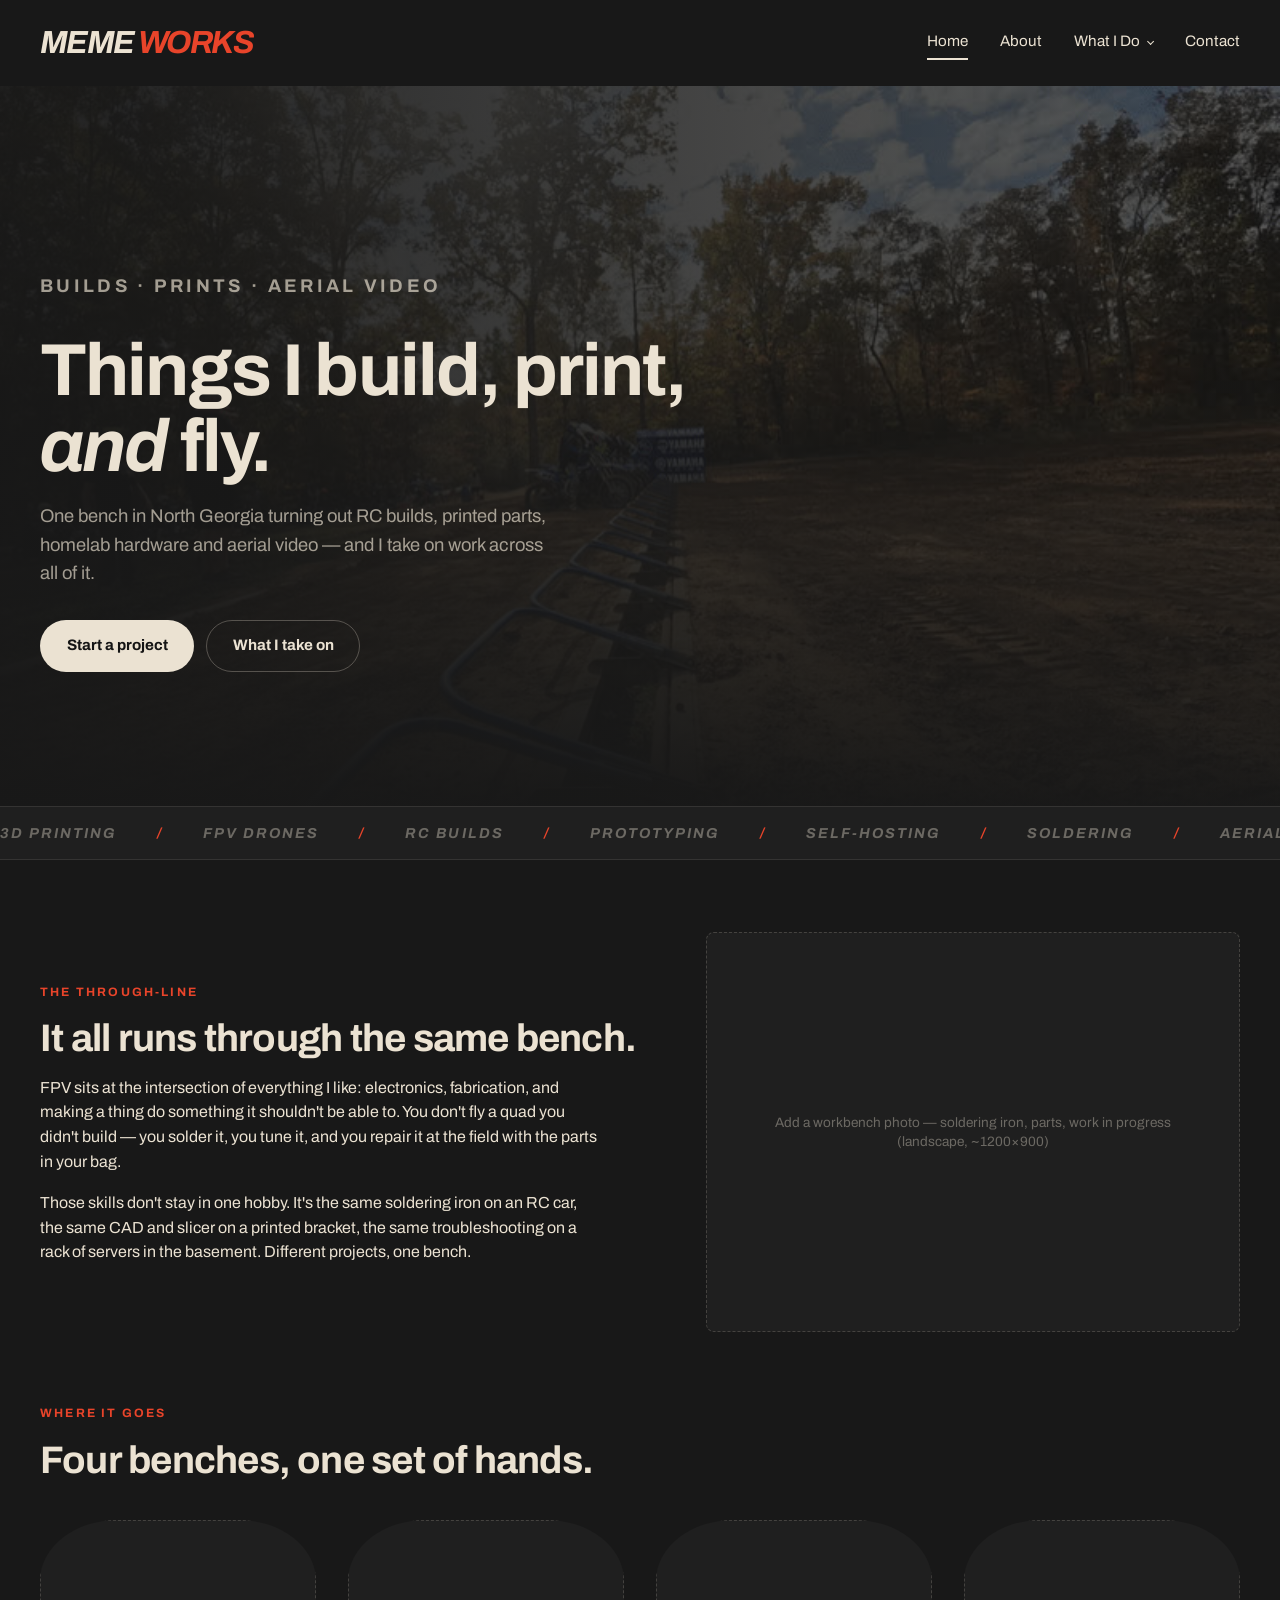
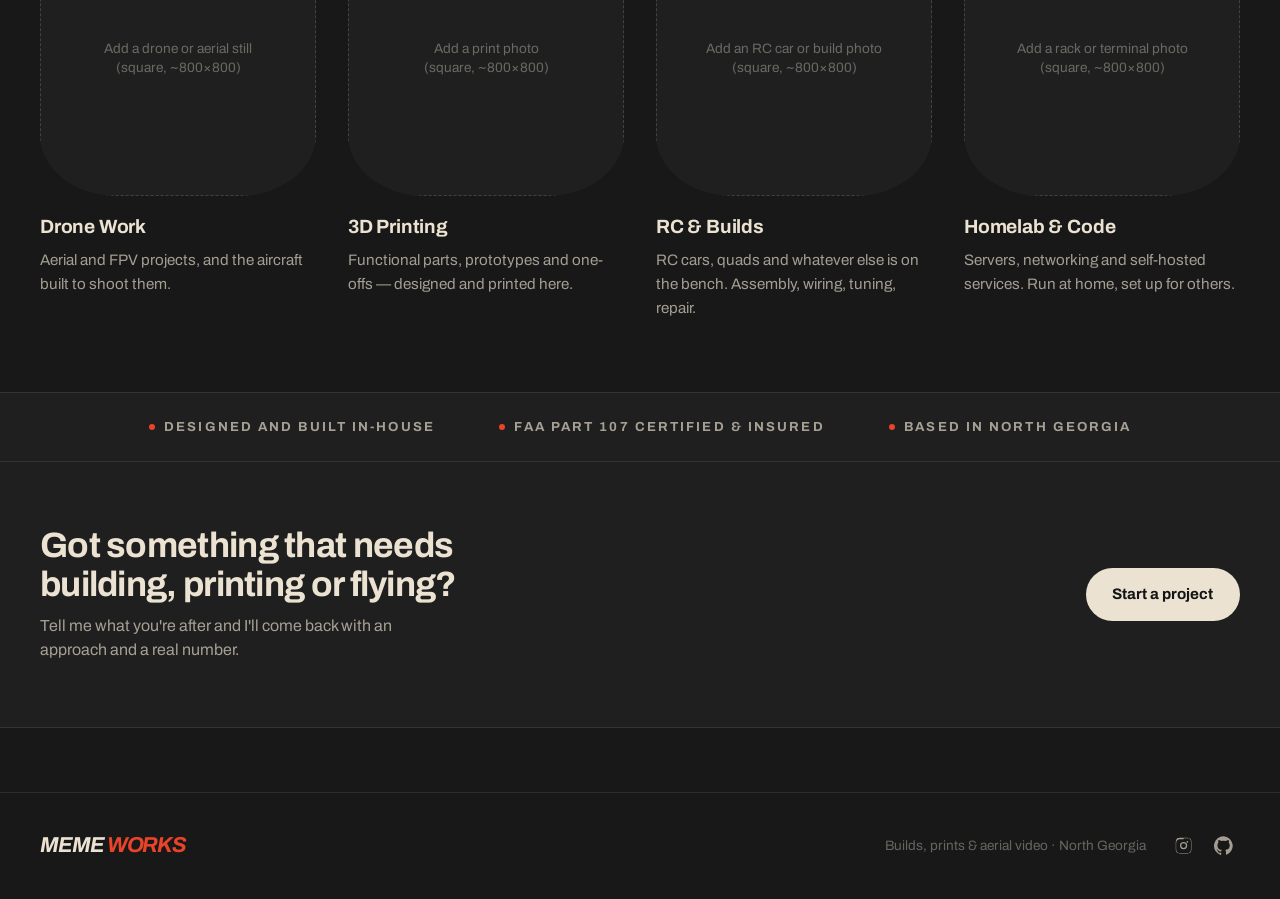
==== commit 3c7946bc: "Reframe and redesign - Split the logo: MEME WORKS site-wide, MEMEFPV + spinning   propeller on drone" ====
--- a/index.html
+++ b/index.html
@@ -3,8 +3,19 @@
 <head>
   <meta charset="UTF-8">
   <meta name="viewport" content="width=device-width, initial-scale=1.0">
-  <title>Mike Meme — drone work, 3D prints, and other projects</title>
-  <meta name="description" content="Personal portfolio of Mike's drone work, 3D prints, and other projects. Based in North Georgia.">
+  <title>Meme Works — builds, 3D printing and aerial video in North Georgia</title>
+  <meta name="description" content="Custom builds, 3D printing and prototyping, homelab setup and FPV aerial video. One workshop in North Georgia. FAA Part 107 certified and commercially insured.">
+  <link rel="canonical" href="https://memefpv.net/">
+  <meta name="theme-color" content="#181818">
+
+  <!-- Open Graph / social sharing -->
+  <meta property="og:type" content="website">
+  <meta property="og:site_name" content="Meme Works">
+  <meta property="og:title" content="Meme Works — builds, 3D printing and aerial video in North Georgia">
+  <meta property="og:description" content="Custom builds, 3D printing and prototyping, homelab setup and FPV aerial video. One workshop in North Georgia. FAA Part 107 certified and commercially insured.">
+  <meta property="og:url" content="https://memefpv.net/">
+  <meta property="og:image" content="https://memefpv.net/assets/og-default.jpg">
+  <meta name="twitter:card" content="summary_large_image">
 
   <!-- Archivo from Google Fonts -->
   <link rel="preconnect" href="https://fonts.googleapis.com">
@@ -12,118 +23,140 @@
   <link href="https://fonts.googleapis.com/css2?family=Archivo:ital,wght@0,400;0,700;1,400;1,700&display=swap" rel="stylesheet">
 
   <link rel="stylesheet" href="style.css">
-  <link rel="icon" href="assets/bird.svg" type="image/svg+xml">
+  <link rel="icon" href="assets/favicon.svg" type="image/svg+xml">
+  <link rel="apple-touch-icon" href="assets/apple-touch-icon.png">
 </head>
 <body>
 
-  <!-- Header (will appear on every page) -->
+  <a class="skip" href="#main">Skip to content</a>
+
   <header class="site-header">
-    <a class="logo" href="index.html" aria-label="Mike Meme home">
-      <span class="wordmark">MIKE MEME</span>
+    <a class="logo" href="index.html" aria-label="Meme Works — home">
+      <span class="wordmark">MEME <span class="works">WORKS</span></span>
     </a>
-    <nav class="nav" aria-label="Primary">
+    <button class="nav-toggle" id="nav-toggle" aria-expanded="false" aria-controls="site-nav" aria-label="Menu">
+      <svg class="icon-open" viewBox="0 0 24 24" aria-hidden="true"><path d="M3 6h18M3 12h18M3 18h18"/></svg>
+      <svg class="icon-close" viewBox="0 0 24 24" aria-hidden="true"><path d="M5 5l14 14M19 5L5 19"/></svg>
+    </button>
+<nav class="nav" id="site-nav" aria-label="Primary">
       <a href="index.html" aria-current="page">Home</a>
       <a href="about.html">About</a>
       <div class="nav-group">
         <a href="what-i-do.html">What I Do</a>
         <div class="nav-dropdown">
           <a href="drone-work.html">Drone Work</a>
-          <a href="3d-prints.html">3D Prints</a>
-          <a href="other-projects.html">Other Projects</a>
+          <a href="3d-prints.html">3D Printing</a>
+          <a href="rc-builds.html">RC &amp; Builds</a>
+          <a href="homelab.html">Homelab &amp; Code</a>
         </div>
       </div>
       <a href="contact.html">Contact</a>
     </nav>
   </header>
 
-  <main>
-    <section class="hero">
-      <h1>Drone work, 3D prints, <em>and other projects.</em></h1>
-      <p>I'm Mike — I build, fly, and print things from North Georgia. Have a look around.</p>
-      <a class="btn" href="contact.html">Get in touch</a>
+  <main id="main">
+    <section class="hero hero--video">
+      <div class="hero-media">
+        <video src="assets/hero.mp4" poster="assets/hero-poster.jpg" autoplay muted loop playsinline aria-hidden="true"></video>
+      </div>
+      <div class="hero-content">
+        <p class="eyebrow">Builds · prints · aerial video</p>
+        <h1>Things I build, print, <em>and</em> fly.</h1>
+        <p>One bench in North Georgia turning out RC builds, printed parts, homelab hardware and aerial video — and I take on work across all of it.</p>
+        <div class="btn-row">
+          <a class="btn" href="contact.html">Start a project</a>
+          <a class="btn btn--ghost" href="what-i-do.html">What I take on</a>
+        </div>
+      </div>
     </section>
 
-    <!-- Marquee strip -->
     <div class="marquee" aria-hidden="true">
-      <div class="marquee-track">
-        <span>LIVE MUSIC &amp; EVENTS</span><span>•</span>
-        <span>FESTIVALS</span><span>•</span>
-        <span>3D PRINTING</span><span>•</span>
-        <span>FPV PILOT</span><span>•</span>
-        <span>SELF-HOSTING</span><span>•</span>
-        <span>WAKE SURFING</span><span>•</span>
-        <span>TRAVELLING</span><span>•</span>
-        <span>LIVE MUSIC &amp; EVENTS</span><span>•</span>
-        <span>FESTIVALS</span><span>•</span>
-        <span>3D PRINTING</span><span>•</span>
-        <span>FPV PILOT</span><span>•</span>
-        <span>SELF-HOSTING</span><span>•</span>
-        <span>WAKE SURFING</span><span>•</span>
-        <span>TRAVELLING</span><span>•</span>
-        <span>LIVE MUSIC &amp; EVENTS</span><span>•</span>
-        <span>FESTIVALS</span><span>•</span>
-        <span>3D PRINTING</span><span>•</span>
-        <span>FPV PILOT</span><span>•</span>
-        <span>SELF-HOSTING</span><span>•</span>
-        <span>WAKE SURFING</span><span>•</span>
-        <span>TRAVELLING</span><span>•</span>
-        <span>LIVE MUSIC &amp; EVENTS</span><span>•</span>
-        <span>FESTIVALS</span><span>•</span>
-        <span>3D PRINTING</span><span>•</span>
-        <span>FPV PILOT</span><span>•</span>
-        <span>SELF-HOSTING</span><span>•</span>
-        <span>WAKE SURFING</span><span>•</span>
-        <span>TRAVELLING</span><span>•</span>
-      </div>
+      <div class="marquee-track"><span>3D PRINTING</span><span class="dot">/</span><span>FPV DRONES</span><span class="dot">/</span><span>RC BUILDS</span><span class="dot">/</span><span>PROTOTYPING</span><span class="dot">/</span><span>SELF-HOSTING</span><span class="dot">/</span><span>SOLDERING</span><span class="dot">/</span><span>AERIAL VIDEO</span><span class="dot">/</span><span>HOMELAB</span><span class="dot">/</span><span>3D PRINTING</span><span class="dot">/</span><span>FPV DRONES</span><span class="dot">/</span><span>RC BUILDS</span><span class="dot">/</span><span>PROTOTYPING</span><span class="dot">/</span><span>SELF-HOSTING</span><span class="dot">/</span><span>SOLDERING</span><span class="dot">/</span><span>AERIAL VIDEO</span><span class="dot">/</span><span>HOMELAB</span><span class="dot">/</span><span>3D PRINTING</span><span class="dot">/</span><span>FPV DRONES</span><span class="dot">/</span><span>RC BUILDS</span><span class="dot">/</span><span>PROTOTYPING</span><span class="dot">/</span><span>SELF-HOSTING</span><span class="dot">/</span><span>SOLDERING</span><span class="dot">/</span><span>AERIAL VIDEO</span><span class="dot">/</span><span>HOMELAB</span><span class="dot">/</span><span>3D PRINTING</span><span class="dot">/</span><span>FPV DRONES</span><span class="dot">/</span><span>RC BUILDS</span><span class="dot">/</span><span>PROTOTYPING</span><span class="dot">/</span><span>SELF-HOSTING</span><span class="dot">/</span><span>SOLDERING</span><span class="dot">/</span><span>AERIAL VIDEO</span><span class="dot">/</span><span>HOMELAB</span><span class="dot">/</span></div>
     </div>
 
-    <!-- Section cards -->
     <section class="section">
-      <div class="grid-3">
+      <div class="row-2col">
+        <div>
+          <p class="eyebrow">The through-line</p>
+          <h2>It all runs through the same bench.</h2>
+          <p>FPV sits at the intersection of everything I like: electronics, fabrication, and making a thing do something it shouldn't be able to. You don't fly a quad you didn't build — you solder it, you tune it, and you repair it at the field with the parts in your bag.</p>
+          <p>Those skills don't stay in one hobby. It's the same soldering iron on an RC car, the same CAD and slicer on a printed bracket, the same troubleshooting on a rack of servers in the basement. Different projects, one bench.
+        </div>
+        <div class="row-2col__media">
+          <div class="placeholder" style="aspect-ratio: 4 / 3;">Add a workbench photo — soldering iron, parts, work in progress<br>(landscape, ~1200&times;900)</div>
+        </div>
+      </div>
+    </section>
+
+    <section class="section">
+      <div class="section-head">
+        <p class="eyebrow">Where it goes</p>
+        <h2>Four benches, one set of hands.</h2>
+      </div>
+      <div class="grid-4">
         <a class="card card-link" href="drone-work.html">
           <div class="squircle">
-            <div class="placeholder" style="aspect-ratio: 1 / 1;">Drone photo</div>
+            <div class="placeholder" style="aspect-ratio: 1 / 1;">Add a drone or aerial still<br>(square, ~800&times;800)</div>
           </div>
           <h3>Drone Work</h3>
-          <p>FPV and aerial video projects, shot from the air.</p>
+          <p>Aerial and FPV projects, and the aircraft built to shoot them.</p>
         </a>
         <a class="card card-link" href="3d-prints.html">
           <div class="squircle">
-            <div class="placeholder" style="aspect-ratio: 1 / 1;">Print photo</div>
+            <div class="placeholder" style="aspect-ratio: 1 / 1;">Add a print photo<br>(square, ~800&times;800)</div>
           </div>
-          <h3>3D Prints</h3>
-          <p>Functional parts, fun projects, one layer at a time.</p>
+          <h3>3D Printing</h3>
+          <p>Functional parts, prototypes and one-offs — designed and printed here.</p>
         </a>
-        <a class="card card-link" href="other-projects.html">
+        <a class="card card-link" href="rc-builds.html">
           <div class="squircle">
-            <div class="placeholder" style="aspect-ratio: 1 / 1;">Project photo</div>
+            <div class="placeholder" style="aspect-ratio: 1 / 1;">Add an RC car or build photo<br>(square, ~800&times;800)</div>
           </div>
-          <h3>Other Projects</h3>
-          <p>Homelab, code, hardware, and everything in between.</p>
+          <h3>RC &amp; Builds</h3>
+          <p>RC cars, quads and whatever else is on the bench. Assembly, wiring, tuning, repair.</p>
+        </a>
+        <a class="card card-link" href="homelab.html">
+          <div class="squircle">
+            <div class="placeholder" style="aspect-ratio: 1 / 1;">Add a rack or terminal photo<br>(square, ~800&times;800)</div>
+          </div>
+          <h3>Homelab &amp; Code</h3>
+          <p>Servers, networking and self-hosted services. Run at home, set up for others.</p>
         </a>
       </div>
     </section>
+
+    <div class="creds">
+      <ul>
+        <li>Designed and built in-house</li>
+        <li>FAA Part 107 certified &amp; insured</li>
+        <li>Based in North Georgia</li>
+      </ul>
+    </div>
+
+  <section class="cta-band">
+    <div class="inner">
+      <div>
+        <h2>Got something that needs building, printing or flying?</h2>
+        <p>Tell me what you're after and I'll come back with an approach and a real number.</p>
+      </div>
+      <a class="btn" href="contact.html">Start a project</a>
+    </div>
+  </section>
   </main>
 
-  <!-- Footer (will appear on every page) -->
   <footer class="site-footer">
-    <a class="logo" href="index.html" aria-label="Mike Meme home">
-      <span class="wordmark">MIKE MEME</span>
+    <a class="logo" href="index.html" aria-label="Meme Works — home">
+      <span class="wordmark">MEME <span class="works">WORKS</span></span>
     </a>
-    <div class="social">
-      <span>Find me online</span>
-      <a href="https://www.instagram.com/memefpv/" target="_blank" rel="noopener" aria-label="MemeFPV on Instagram">
-        <svg viewBox="0 0 24 24" aria-hidden="true">
-          <path d="M12 2.2c3.2 0 3.6 0 4.85.07 1.17.05 1.8.25 2.23.41.56.22.96.48 1.38.9.42.42.68.82.9 1.38.16.42.36 1.06.41 2.23.06 1.25.07 1.65.07 4.85s0 3.6-.07 4.85c-.05 1.17-.25 1.8-.41 2.23a3.7 3.7 0 0 1-.9 1.38 3.7 3.7 0 0 1-1.38.9c-.42.16-1.06.36-2.23.41-1.25.06-1.65.07-4.85.07s-3.6 0-4.85-.07c-1.17-.05-1.8-.25-2.23-.41a3.7 3.7 0 0 1-1.38-.9 3.7 3.7 0 0 1-.9-1.38c-.16-.42-.36-1.06-.41-2.23C2.2 15.6 2.2 15.2 2.2 12s0-3.6.07-4.85c.05-1.17.25-1.8.41-2.23a3.7 3.7 0 0 1 .9-1.38 3.7 3.7 0 0 1 1.38-.9c.42-.16 1.06-.36 2.23-.41C8.4 2.2 8.8 2.2 12 2.2zm0 1.95c-3.13 0-3.51 0-4.74.07-1.06.05-1.64.22-2.02.37-.51.2-.87.43-1.25.81-.38.38-.61.74-.81 1.25-.15.38-.32.96-.37 2.02C2.74 8.49 2.7 8.87 2.7 12s.04 3.51.11 4.74c.05 1.06.22 1.64.37 2.02.2.51.43.87.81 1.25.38.38.74.61 1.25.81.38.15.96.32 2.02.37 1.23.07 1.61.07 4.74.07s3.51 0 4.74-.07c1.06-.05 1.64-.22 2.02-.37.51-.2.87-.43 1.25-.81.38-.38.61-.74.81-1.25.15-.38.32-.96.37-2.02.07-1.23.07-1.61.07-4.74s0-3.51-.07-4.74c-.05-1.06-.22-1.64-.37-2.02a3.32 3.32 0 0 0-.81-1.25 3.32 3.32 0 0 0-1.25-.81c-.38-.15-.96-.32-2.02-.37-1.23-.07-1.61-.07-4.74-.07zm0 3.32a4.53 4.53 0 1 1 0 9.06 4.53 4.53 0 0 1 0-9.06zm0 7.48a2.95 2.95 0 1 0 0-5.9 2.95 2.95 0 0 0 0 5.9zm5.77-7.66a1.06 1.06 0 1 1-2.12 0 1.06 1.06 0 0 1 2.12 0z"/>
-        </svg>
-      </a>
-      <a href="https://github.com/miikememe" target="_blank" rel="noopener" aria-label="Mike Meme on GitHub">
-        <svg viewBox="0 0 24 24" aria-hidden="true">
-          <path d="M12 .3a12 12 0 0 0-3.8 23.38c.6.12.83-.26.83-.57L9 20.86c-3.34.72-4.04-1.61-4.04-1.61-.55-1.39-1.34-1.76-1.34-1.76-1.08-.74.09-.73.09-.73 1.2.09 1.83 1.24 1.83 1.24 1.07 1.83 2.81 1.3 3.5 1 .1-.78.42-1.31.76-1.61-2.67-.3-5.47-1.33-5.47-5.93 0-1.31.47-2.38 1.24-3.22-.13-.3-.54-1.52.11-3.18 0 0 1-.32 3.3 1.23a11.5 11.5 0 0 1 6 0c2.28-1.55 3.29-1.23 3.29-1.23.66 1.66.24 2.88.12 3.18a4.65 4.65 0 0 1 1.23 3.22c0 4.61-2.8 5.63-5.48 5.92.43.37.81 1.1.81 2.22l-.01 3.29c0 .31.2.69.82.57A12 12 0 0 0 12 .3"/>
-        </svg>
-      </a>
+    <div class="footer-right">
+      <span class="footer-meta">Builds, prints &amp; aerial video · North Georgia</span>
+      <div class="social">
+        <a href="https://www.instagram.com/memefpv/" target="_blank" rel="noopener" aria-label="MemeFPV on Instagram"><svg viewBox="0 0 24 24" aria-hidden="true"><path d="M12 2.2c3.2 0 3.6 0 4.85.07 1.17.05 1.8.25 2.23.41.56.22.96.48 1.38.9.42.42.68.82.9 1.38.16.42.36 1.06.41 2.23.06 1.25.07 1.65.07 4.85s0 3.6-.07 4.85c-.05 1.17-.25 1.8-.41 2.23a3.7 3.7 0 0 1-.9 1.38 3.7 3.7 0 0 1-1.38.9c-.42.16-1.06.36-2.23.41-1.25.06-1.65.07-4.85.07s-3.6 0-4.85-.07c-1.17-.05-1.8-.25-2.23-.41a3.7 3.7 0 0 1-1.38-.9 3.7 3.7 0 0 1-.9-1.38c-.16-.42-.36-1.06-.41-2.23C2.2 15.6 2.2 15.2 2.2 12s0-3.6.07-4.85c.05-1.17.25-1.8.41-2.23a3.7 3.7 0 0 1 .9-1.38 3.7 3.7 0 0 1 1.38-.9c.42-.16 1.06-.36 2.23-.41C8.4 2.2 8.8 2.2 12 2.2zm0 1.95c-3.13 0-3.51 0-4.74.07-1.06.05-1.64.22-2.02.37-.51.2-.87.43-1.25.81-.38.38-.61.74-.81 1.25-.15.38-.32.96-.37 2.02C2.74 8.49 2.7 8.87 2.7 12s.04 3.51.11 4.74c.05 1.06.22 1.64.37 2.02.2.51.43.87.81 1.25.38.38.74.61 1.25.81.38.15.96.32 2.02.37 1.23.07 1.61.07 4.74.07s3.51 0 4.74-.07c1.06-.05 1.64-.22 2.02-.37.51-.2.87-.43 1.25-.81.38-.38.61-.74.81-1.25.15-.38.32-.96.37-2.02.07-1.23.07-1.61.07-4.74s0-3.51-.07-4.74c-.05-1.06-.22-1.64-.37-2.02a3.32 3.32 0 0 0-.81-1.25 3.32 3.32 0 0 0-1.25-.81c-.38-.15-.96-.32-2.02-.37-1.23-.07-1.61-.07-4.74-.07zm0 3.32a4.53 4.53 0 1 1 0 9.06 4.53 4.53 0 0 1 0-9.06zm0 7.48a2.95 2.95 0 1 0 0-5.9 2.95 2.95 0 0 0 0 5.9zm5.77-7.66a1.06 1.06 0 1 1-2.12 0 1.06 1.06 0 0 1 2.12 0z"/></svg></a>
+        <a href="https://github.com/miikememe" target="_blank" rel="noopener" aria-label="Mike on GitHub"><svg viewBox="0 0 24 24" aria-hidden="true"><path d="M12 .3a12 12 0 0 0-3.8 23.38c.6.12.83-.26.83-.57L9 20.86c-3.34.72-4.04-1.61-4.04-1.61-.55-1.39-1.34-1.76-1.34-1.76-1.08-.74.09-.73.09-.73 1.2.09 1.83 1.24 1.83 1.24 1.07 1.83 2.81 1.3 3.5 1 .1-.78.42-1.31.76-1.61-2.67-.3-5.47-1.33-5.47-5.93 0-1.31.47-2.38 1.24-3.22-.13-.3-.54-1.52.11-3.18 0 0 1-.32 3.3 1.23a11.5 11.5 0 0 1 6 0c2.28-1.55 3.29-1.23 3.29-1.23.66 1.66.24 2.88.12 3.18a4.65 4.65 0 0 1 1.23 3.22c0 4.61-2.8 5.63-5.48 5.92.43.37.81 1.1.81 2.22l-.01 3.29c0 .31.2.69.82.57A12 12 0 0 0 12 .3"/></svg></a>
+      </div>
     </div>
   </footer>
 
+  <script src="site.js" defer></script>
 </body>
 </html>
--- a/style.css
+++ b/style.css
@@ -1,14 +1,17 @@
 /* ==========================================================================
-   memefpv.net — base styles
-   ========================================================================== */
-
-/* CSS custom properties (variables) — change these in one place to retheme */
+   memefpv.net — site styles
+   Plain CSS, no build step. Edit the variables below to retheme the site.
+   ========================================================================== */
+
 :root {
   --bg:        #181818;   /* near-black page background */
   --bg-alt:    #1f1f1f;   /* slightly lighter strip background */
+  --bg-card:   #202020;   /* card / dropdown surface */
   --text:      #ebe2d2;   /* warm off-white body text */
-  --text-dim:  rgba(235, 226, 210, 0.65);
-  --accent:    #ebe2d2;   /* same as text — minimal palette for v0.1 */
+  --text-dim:  rgba(235, 226, 210, 0.66);
+  --text-faint:rgba(235, 226, 210, 0.38);
+  --rule:      rgba(235, 226, 210, 0.10);
+  --accent:    #e8442a;   /* MemeFPV red — used sparingly */
   --max:       1280px;    /* page max-width */
   --pad:       clamp(1rem, 4vw, 2.5rem);
 }
@@ -20,382 +23,478 @@
 body {
   background: var(--bg);
   color: var(--text);
-  font-family: 'Archivo', system-ui, sans-serif;
+  font-family: 'Archivo', system-ui, -apple-system, sans-serif;
   font-weight: 400;
-  line-height: 1.5;
+  line-height: 1.55;
   -webkit-font-smoothing: antialiased;
-}
-img, svg { display: block; max-width: 100%; height: auto; }
+  overflow-x: hidden;
+}
+img, svg, video { display: block; max-width: 100%; height: auto; }
 a { color: inherit; text-decoration: none; }
 
-/* Layout helpers */
-.wrap { max-width: var(--max); margin: 0 auto; padding-inline: var(--pad); }
-
-/* ==========================================================================
-   Header
+/* Visible keyboard focus everywhere */
+:focus-visible { outline: 2px solid var(--accent); outline-offset: 3px; border-radius: 3px; }
+
+/* Skip link */
+.skip {
+  position: absolute; left: -9999px; top: 0; z-index: 999;
+  background: var(--accent); color: #fff; padding: 0.75rem 1.25rem; border-radius: 0 0 8px 0;
+}
+.skip:focus { left: 0; }
+
+/* ==========================================================================
+   Logo — two lockups
+   · MEME WORKS  — every page (plain text, no propeller)
+   · MEMEFPV     — Drone Work only, with the spinning propeller over the V.
+                   That page's <body> carries class="page-fpv" so the header
+                   gets extra top padding for the propeller's overhang.
+   ========================================================================== */
+.logo {
+  display: inline-flex;
+  align-items: center;
+  color: var(--text);
+  line-height: 1;
+  flex: none;
+}
+.logo .wordmark {
+  font-weight: 700;
+  font-style: italic;
+  font-size: 2rem;
+  letter-spacing: -0.05em;
+  line-height: 1;
+  white-space: nowrap;
+}
+.logo .wordmark .fpv,
+.logo .wordmark .works { color: var(--accent); }
+.logo .prop {
+  width: 1.72em;              /* sized against the wordmark font-size */
+  font-size: 2rem;
+  margin-left: -0.88em;       /* pulls the propeller over the V */
+  margin-top: -0.62em;
+  flex: none;
+}
+.site-footer .logo .wordmark,
+.site-footer .logo .prop { font-size: 1.35rem; }
+
+/* ==========================================================================
+   Header + navigation
    ========================================================================== */
 .site-header {
   display: flex; align-items: center; justify-content: space-between;
   gap: 2rem;
-  padding: 1.25rem var(--pad);
+  padding: 1.35rem var(--pad);
+  min-height: 5.4rem;   /* same height on every page; also clears the propeller's overhang */
   max-width: var(--max);
   margin: 0 auto;
-}
-.logo {
-  display: inline-flex;
-  align-items: flex-end;
-  color: var(--text);
-  line-height: 1;
-}
-.logo .wordmark {
-  font-weight: 700; font-style: italic;
-  font-size: clamp(1.5rem, 3vw, 2rem);
-  letter-spacing: -0.05em;
-  line-height: 1;
-}
-
-/* Footer logo: smaller */
-.site-footer .logo .wordmark { font-size: 1.25rem; }
-
-.nav { display: flex; gap: clamp(1rem, 2.5vw, 2rem); align-items: center; flex-wrap: wrap; }
+  position: relative;
+  z-index: 50;
+}
+.nav-toggle {
+  display: none;
+  background: none; border: 0; padding: 0.5rem; margin: -0.5rem;
+  color: var(--text); cursor: pointer;
+}
+.nav-toggle svg { width: 1.6rem; height: 1.6rem; stroke: currentColor; fill: none; stroke-width: 2; stroke-linecap: round; }
+.nav-toggle .icon-close { display: none; }
+.nav-toggle[aria-expanded="true"] .icon-open { display: none; }
+.nav-toggle[aria-expanded="true"] .icon-close { display: block; }
+
+.nav { display: flex; gap: clamp(1rem, 2.5vw, 2rem); align-items: center; }
 .nav a {
-  font-size: 0.95rem; font-weight: 400;
+  font-size: 0.95rem;
   padding-block: 0.25rem;
   border-bottom: 2px solid transparent;
-  transition: border-color 0.2s ease;
-}
-.nav a:hover, .nav a[aria-current="page"] { border-bottom-color: var(--text); }
-
-/* Dropdown */
-.nav-group {
-  position: relative;
-  display: flex;
-  align-items: center;
-}
-.nav-group > a { border-bottom-color: transparent !important; }
-.nav-group > a[aria-current="page"] { border-bottom-color: var(--text) !important; }
+  transition: border-color 0.2s ease, color 0.2s ease;
+  white-space: nowrap;
+}
+.nav a:hover { border-bottom-color: var(--accent); }
+.nav a[aria-current="page"] { border-bottom-color: var(--text); }
+
+/* "What I Do" dropdown */
+.nav-group { position: relative; display: flex; align-items: center; }
 .nav-group > a::after {
-  content: ' ▾';
-  font-size: 1.3em;
-  opacity: 0.9;
+  content: '';
   display: inline-block;
+  width: 0.34em; height: 0.34em;
+  margin-left: 0.5em; margin-bottom: 0.15em;
+  border-right: 1.5px solid currentColor;
+  border-bottom: 1.5px solid currentColor;
+  transform: rotate(45deg);
   transition: transform 0.2s ease;
-}
-.nav-group:hover > a::after { transform: rotate(-180deg); }
-
-/* invisible bridge — prevents gap from breaking hover */
+  vertical-align: middle;
+}
+.nav-group:hover > a::after,
+.nav-group:focus-within > a::after { transform: rotate(-135deg); }
+
+/* invisible bridge so the hover doesn't break across the gap */
 .nav-group::after {
-  content: '';
-  position: absolute;
-  top: 100%;
-  left: 0;
-  right: 0;
-  height: 0.5rem;
-}
-
-@keyframes dropdown-in {
-  from { opacity: 0; transform: translateX(-50%) translateY(-4px); }
-  to   { opacity: 1; transform: translateX(-50%) translateY(0); }
-}
+  content: ''; position: absolute; top: 100%; left: 0; right: 0; height: 0.6rem;
+}
+
 .nav-dropdown {
   display: none;
   flex-direction: column;
   position: absolute;
-  top: calc(100% + 0.5rem);
+  top: calc(100% + 0.6rem);
   left: 50%;
   transform: translateX(-50%);
-  background: #222;
-  border: 1px solid rgba(235,226,210,0.08);
-  border-radius: 10px;
+  background: var(--bg-card);
+  border: 1px solid var(--rule);
+  border-radius: 12px;
   padding: 0.35rem 0;
-  min-width: 148px;
+  min-width: 165px;
   z-index: 100;
-  box-shadow: 0 12px 32px rgba(0,0,0,0.5);
+  box-shadow: 0 16px 40px rgba(0,0,0,0.55);
 }
 .nav-group:hover .nav-dropdown,
-.nav-group:focus-within .nav-dropdown {
-  display: flex;
-  animation: dropdown-in 0.15s ease forwards;
+.nav-group:focus-within .nav-dropdown { display: flex; animation: dropdown-in 0.15s ease both; }
+@keyframes dropdown-in {
+  from { opacity: 0; transform: translateX(-50%) translateY(-5px); }
+  to   { opacity: 1; transform: translateX(-50%) translateY(0); }
 }
 .nav-dropdown a {
   padding: 0.55rem 1.1rem;
-  white-space: nowrap;
   border-bottom: none;
   font-size: 0.9rem;
   transition: background 0.12s ease;
 }
 .nav-dropdown a:hover { background: rgba(235,226,210,0.07); border-bottom: none; }
-.nav-dropdown a[aria-current="page"] { border-bottom: none; color: var(--text-dim); }
-
-@media (max-width: 600px) {
-  .nav { flex-direction: column; align-items: flex-start; gap: 0.6rem; }
-  .nav-group { flex-direction: column; align-items: flex-start; gap: 0.6rem; }
+.nav-dropdown a[aria-current="page"] { border-bottom: none; color: var(--accent); }
+
+/* --- Mobile navigation --------------------------------------------------- */
+@media (max-width: 820px) {
+  .nav-toggle { display: block; }
+  .nav {
+    display: none;
+    position: absolute;
+    top: 100%; left: 0; right: 0;
+    flex-direction: column;
+    align-items: stretch;
+    gap: 0;
+    background: var(--bg-card);
+    border-block: 1px solid var(--rule);
+    padding: 0.5rem var(--pad) 1.25rem;
+  }
+  .nav.is-open { display: flex; }
+  .nav > a, .nav-group > a {
+    padding: 0.85rem 0;
+    border-bottom: 1px solid var(--rule);
+    font-size: 1.05rem;
+  }
+  .nav > a:hover, .nav-group > a:hover { border-bottom-color: var(--rule); }
+  .nav > a[aria-current="page"] { border-bottom-color: var(--rule); color: var(--accent); }
+  .nav-group { flex-direction: column; align-items: stretch; }
   .nav-group > a::after { display: none; }
   .nav-group::after { display: none; }
   .nav-dropdown {
-    display: flex;
-    flex-direction: column;
-    position: static;
-    transform: none;
-    background: none;
-    border: none;
-    box-shadow: none;
-    min-width: 0;
-    padding: 0 0 0 1rem;
-    gap: 0.6rem;
-    animation: none;
+    display: flex; position: static; transform: none; animation: none;
+    background: none; border: none; box-shadow: none;
+    min-width: 0; padding: 0.25rem 0 0.5rem 1rem;
   }
+  .nav-dropdown a { padding: 0.6rem 0; font-size: 0.98rem; }
+  .nav > a:last-child { border-bottom: 0; }
 }
 
 /* ==========================================================================
    Hero
    ========================================================================== */
 .hero {
-  padding: clamp(3rem, 10vw, 7rem) var(--pad);
+  padding: clamp(2.75rem, 8vw, 5.5rem) var(--pad) clamp(1.5rem, 3vw, 2.25rem);
   max-width: var(--max);
   margin: 0 auto;
 }
-
-/* Video hero variant — homepage */
+.hero h1 {
+  font-weight: 700;
+  font-size: clamp(2.1rem, 6.2vw, 4.6rem);
+  line-height: 1.03;
+  letter-spacing: -0.025em;
+  margin: 0 0 1.1rem;
+  overflow-wrap: break-word;
+  max-width: 15ch;
+}
+.hero h1 em { font-style: italic; font-weight: 700; }   /* selective italic connector */
+.hero p { font-size: 1.15rem; max-width: 46ch; color: var(--text-dim); margin: 0 0 2rem; }
+
+/* Video hero variant */
 .hero--video {
   position: relative;
   overflow: hidden;
-  min-height: 85vh;
+  min-height: min(84vh, 720px);
   max-width: 100%;
   display: flex;
   align-items: center;
   padding-inline: var(--pad);
 }
-.hero-video {
-  position: absolute;
-  inset: 0;
-  pointer-events: none;
-  z-index: 0;
-}
-.hero-video::after {
+.hero-media { position: absolute; inset: 0; pointer-events: none; z-index: 0; }
+.hero-media video, .hero-media img {
+  position: absolute; inset: 0;
+  width: 100%; height: 100%; object-fit: cover;
+}
+.hero-media::after {
   content: '';
-  position: absolute;
-  inset: 0;
-  background: rgba(0, 0, 0, 0.55);
-  z-index: 1;
-}
-.hero-video img {
-  position: absolute;
-  inset: 0;
-  width: 100%;
-  height: 100%;
-  object-fit: cover;
-}
-.hero-content {
-  position: relative;
-  z-index: 2;
+  position: absolute; inset: 0; z-index: 1;
+  background:
+    linear-gradient(to right, rgba(24,24,24,0.95) 0%, rgba(24,24,24,0.82) 42%, rgba(24,24,24,0.62) 100%),
+    linear-gradient(to top, rgba(24,24,24,0.98) 0%, rgba(24,24,24,0.15) 60%);
+}
+.hero-content { position: relative; z-index: 2; max-width: var(--max); width: 100%; margin: 0 auto; }
+
+/* Eyebrow label above headings */
+.eyebrow {
+  text-transform: uppercase;
+  font-size: 0.76rem;
+  font-weight: 700;
+  letter-spacing: 0.18em;
+  color: var(--accent);
+  margin: 0 0 0.9rem;
+}
+
+/* ==========================================================================
+   Buttons
+   ========================================================================== */
+.btn-row { display: flex; flex-wrap: wrap; gap: 0.75rem; align-items: center; }
+.btn {
+  display: inline-block;
+  background: var(--text);
+  color: #141414;
+  padding: 0.85rem 1.6rem;
+  border-radius: 999px;
+  font-size: 0.95rem;
+  font-weight: 700;
+  border: 1px solid transparent;
+  transition: transform 0.15s ease, background 0.15s ease, color 0.15s ease;
+}
+.btn:hover { transform: translateY(-2px); background: #fff; }
+.btn--ghost {
+  background: transparent;
+  color: var(--text);
+  border-color: rgba(235,226,210,0.28);
+}
+.btn--ghost:hover { background: rgba(235,226,210,0.08); color: var(--text); }
+
+/* ==========================================================================
+   Sections
+   ========================================================================== */
+.section {
+  padding: clamp(2.5rem, 6vw, 4.5rem) var(--pad);
   max-width: var(--max);
-  width: 100%;
   margin: 0 auto;
 }
-.hero h1 {
-  font-weight: 700;
-  font-size: clamp(2rem, 6vw, 4.5rem);
-  line-height: 1.05;
+.section + .section { padding-top: 0; }
+
+.section h2 {
+  font-weight: 700;
+  font-size: clamp(1.6rem, 3.6vw, 2.4rem);
+  line-height: 1.1;
   letter-spacing: -0.02em;
   margin: 0 0 1rem;
-  overflow-wrap: break-word;
-}
-.hero h1 em { font-style: italic; font-weight: 700; }    /* italic connector words */
-.hero p { font-size: 1.125rem; max-width: 38ch; color: var(--text-dim); margin: 0 0 2rem; }
-
-/* Pill button */
-.btn {
-  display: inline-block;
-  background: #000;
-  color: var(--text);
-  padding: 0.85rem 1.5rem;
-  border-radius: 999px;
-  font-size: 0.95rem;
-  border: 1px solid rgba(235,226,210,0.08);
-  transition: transform 0.15s ease, background 0.15s ease;
-}
-.btn:hover { transform: translateY(-1px); background: #111; }
-
-/* ==========================================================================
-   Footer
-   ========================================================================== */
-.site-footer {
-  border-top: 1px solid rgba(235,226,210,0.08);
-  padding: 2rem var(--pad);
-  max-width: var(--max);
-  margin: 4rem auto 0;
-  display: flex; align-items: center; justify-content: space-between; gap: 2rem;
-  flex-wrap: wrap;
-}
-.social { display: flex; align-items: center; gap: 0.75rem; font-size: 0.95rem; color: var(--text-dim); }
-.social a { display: inline-flex; padding: 0.4rem; border-radius: 6px; }
-.social a:hover { background: rgba(235,226,210,0.08); }
-.social svg { width: 1.25rem; height: 1.25rem; fill: currentColor; }
-
-/* ==========================================================================
-   Inner pages — shared shell
-   ========================================================================== */
-
-/* Re-uses .hero for the top of every inner page; no extra rules needed. */
-
-/* Section block (used by About, What I Do, etc.) */
-.section {
-  padding: clamp(2rem, 6vw, 4rem) var(--pad);
-  max-width: var(--max);
-  margin: 0 auto;
-}
-.section + .section { padding-top: 0; }
-
-.section h2 {
-  font-weight: 700;
-  font-size: clamp(1.5rem, 3.5vw, 2.25rem);
-  line-height: 1.1;
-  letter-spacing: -0.01em;
-  margin: 0 0 1rem;
 }
 .section h2 em { font-style: italic; font-weight: 700; }
-
-/* Lowercase subheading style — About page brand pattern */
+.section p { max-width: 62ch; margin: 0 0 1rem; }
+.section p.lead { font-size: 1.12rem; max-width: 52ch; color: var(--text-dim); }
+.section > .section-head { margin-bottom: clamp(1.5rem, 3vw, 2.5rem); }
+
+/* lowercase subheading — About-page brand pattern */
 .subhead {
   text-transform: lowercase;
   font-weight: 400;
   font-size: 1rem;
-  letter-spacing: 0.02em;
+  letter-spacing: 0.03em;
+  color: var(--text-faint);
+  margin: 0 0 0.4rem;
+}
+
+/* ==========================================================================
+   Credentials strip
+   ========================================================================== */
+.creds {
+  border-block: 1px solid var(--rule);
+  background: var(--bg-alt);
+}
+.creds ul {
+  list-style: none;
+  display: flex; flex-wrap: wrap;
+  gap: clamp(1.25rem, 5vw, 4rem);
+  justify-content: center;
+  margin: 0 auto; padding: 1.5rem var(--pad);
+  max-width: var(--max);
+}
+.creds li {
+  font-size: 0.82rem;
+  font-weight: 700;
+  letter-spacing: 0.16em;
+  text-transform: uppercase;
   color: var(--text-dim);
-  margin: 0 0 0.5rem;
-}
-
-.section p { max-width: 60ch; margin: 0 0 1rem; }
-.section p.lead { font-size: 1.125rem; max-width: 50ch; color: var(--text-dim); }
-
-/* Two-column row — About page (text left, photo right) */
+  display: flex; align-items: center; gap: 0.6rem;
+}
+.creds li::before {
+  content: ''; width: 6px; height: 6px; border-radius: 50%;
+  background: var(--accent); flex: none;
+}
+
+/* ==========================================================================
+   Layout helpers
+   ========================================================================== */
 .row-2col {
   display: grid;
   grid-template-columns: 1fr;
-  gap: clamp(1.5rem, 4vw, 3rem);
+  gap: clamp(1.75rem, 4vw, 3.5rem);
   align-items: center;
 }
-@media (min-width: 800px) {
-  .row-2col { grid-template-columns: 1.2fr 1fr; }
-  .row-2col.reverse { grid-template-columns: 1fr 1.2fr; }
+@media (min-width: 820px) {
+  .row-2col { grid-template-columns: 1.15fr 1fr; }
   .row-2col.reverse .row-2col__media { order: -1; }
 }
+
+.grid-4, .grid-3, .grid-2 { display: grid; gap: clamp(1.25rem, 3vw, 2rem); grid-template-columns: 1fr; }
+@media (min-width: 620px) { .grid-4 { grid-template-columns: 1fr 1fr; } }
+@media (min-width: 1040px) { .grid-4 { grid-template-columns: repeat(4, 1fr); } }
+@media (min-width: 700px) { .grid-2 { grid-template-columns: 1fr 1fr; } }
+@media (min-width: 900px) { .grid-3 { grid-template-columns: repeat(3, 1fr); } }
 
 /* Tilted photo treatment — About */
 .tilt {
-  transform: rotate(7deg);
-  border-radius: 6px;
+  transform: rotate(6deg);
+  border-radius: 8px;
   overflow: hidden;
-  box-shadow: 0 20px 40px rgba(0,0,0,0.4);
-}
-.tilt.tilt-left { transform: rotate(-7deg); }
-
-/* Placeholder media box (used until real images/videos are dropped in) */
+  box-shadow: 0 24px 50px rgba(0,0,0,0.5);
+  max-width: 420px;
+}
+.tilt.tilt-left { transform: rotate(-6deg); }
+
+/* Squircle image mask — What I Do */
+.squircle { border-radius: 28% / 22%; overflow: hidden; aspect-ratio: 1 / 1; }
+.squircle img { width: 100%; height: 100%; object-fit: cover; }
+
+/* Placeholder media box — replace these with real images/embeds */
 .placeholder {
   background: var(--bg-alt);
-  border: 1px dashed rgba(235,226,210,0.15);
-  border-radius: 6px;
+  border: 1px dashed rgba(235,226,210,0.18);
+  border-radius: 8px;
   aspect-ratio: 4 / 3;
-  display: grid; place-items: center;
-  color: var(--text-dim);
-  font-size: 0.9rem;
+  display: flex; flex-direction: column;
+  align-items: center; justify-content: center; gap: 0.3rem;
+  color: var(--text-faint);
+  font-size: 0.85rem;
+  line-height: 1.4;
   text-align: center;
   padding: 1rem;
 }
-
-/* Grids */
-.grid-3, .grid-2 {
-  display: grid;
-  gap: clamp(1rem, 3vw, 2rem);
-}
-.grid-3 { grid-template-columns: 1fr; }
-.grid-2 { grid-template-columns: 1fr; }
-@media (min-width: 700px) {
-  .grid-2 { grid-template-columns: 1fr 1fr; }
-}
-@media (min-width: 900px) {
-  .grid-3 { grid-template-columns: repeat(3, 1fr); }
-}
-
-/* Squircle image mask — What I Do cards */
-.squircle {
-  border-radius: 28% / 22%;     /* soft squircle look */
-  overflow: hidden;
-  aspect-ratio: 1 / 1;
-}
-
-/* Card (used by What I Do + 3D Prints + Other Projects) */
+.placeholder small { font-size: 0.78rem; opacity: 0.75; }
+
+/* Cards */
 .card h3 {
   font-weight: 700;
-  font-size: 1.25rem;
+  font-size: 1.2rem;
   margin: 1rem 0 0.5rem;
   letter-spacing: -0.01em;
 }
-.card p { color: var(--text-dim); margin: 0; font-size: 0.95rem; }
-
-/* Clickable card — homepage section links */
-.card-link {
-  display: block;
-  transition: transform 0.2s ease;
-}
+.card p { color: var(--text-dim); margin: 0; font-size: 0.95rem; max-width: none; }
+.card-link { display: block; transition: transform 0.2s ease; }
 .card-link:hover { transform: translateY(-4px); }
-.card-link:hover h3 { text-decoration: underline; text-underline-offset: 4px; }
-
-/* Marquee strip */
+.card-link:hover h3 { color: var(--accent); }
+
+/* Numbered service cards */
+.card .card-num {
+  font-size: 0.72rem; font-weight: 700; letter-spacing: 0.2em;
+  color: var(--accent); display: block; margin: 1.15rem 0 0.15rem;
+}
+.card .card-num + h3 { margin-top: 0.15rem; }
+
+/* Video card — 16:9 frame for YouTube embeds */
+.video-card .placeholder { aspect-ratio: 16 / 9; }
+.video-card .embed {
+  position: relative; aspect-ratio: 16 / 9;
+  border-radius: 8px; overflow: hidden; background: #000;
+}
+.video-card .embed iframe { position: absolute; inset: 0; width: 100%; height: 100%; border: 0; }
+
+/* ==========================================================================
+   Marquee strip
+   ========================================================================== */
 .marquee {
   overflow: hidden;
-  border-top: 1px solid rgba(235,226,210,0.08);
-  border-bottom: 1px solid rgba(235,226,210,0.08);
+  border-block: 1px solid var(--rule);
   padding-block: 0.9rem;
-}
-.marquee-track {
-  display: flex;
-  width: max-content;
-  animation: marquee-scroll 60s linear infinite;
-}
+  background: var(--bg-alt);
+}
+.marquee-track { display: flex; width: max-content; animation: marquee-scroll 55s linear infinite; }
 .marquee-track span {
-  font-weight: 700;
-  font-style: italic;
-  font-size: 0.95rem;
-  letter-spacing: 0.12em;
-  color: var(--text-dim);
-  white-space: nowrap;
-  margin-right: 2.5rem;
-}
-@keyframes marquee-scroll {
-  from { transform: translateX(0); }
-  to   { transform: translateX(-50%); }
-}
-
-/* Video card (Drone Work) — keeps 16:9 frame for embeds */
-.video-card .placeholder { aspect-ratio: 16 / 9; }
-
-/* Contact info column */
-.contact-grid {
-  display: grid;
-  gap: clamp(1.5rem, 4vw, 3rem);
-  grid-template-columns: 1fr;
-}
-@media (min-width: 800px) {
-  .contact-grid { grid-template-columns: 1fr 1fr; }
-}
-.contact-info p { margin: 0 0 0.5rem; }
-.contact-info a { border-bottom: 1px solid rgba(235,226,210,0.25); }
-.contact-info a:hover { border-bottom-color: var(--text); }
-
-/* ==========================================================================
-   Mobile tweaks
-   ========================================================================== */
-@media (max-width: 600px) {
-  .site-header { flex-direction: column; align-items: flex-start; gap: 1rem; }
-  .nav { gap: 1rem; }
-  .nav a { font-size: 0.875rem; }
-  .tilt, .tilt.tilt-left { transform: none; }    /* keep mobile tidy */
-}
-
-/* Reduced motion — respect user preference for any future animations */
+  font-weight: 700; font-style: italic;
+  font-size: 0.9rem; letter-spacing: 0.14em;
+  color: var(--text-faint);
+  white-space: nowrap; margin-right: 2.5rem;
+}
+.marquee-track span.dot { color: var(--accent); }
+@keyframes marquee-scroll { from { transform: translateX(0); } to { transform: translateX(-50%); } }
+
+/* ==========================================================================
+   Closing call-to-action band
+   ========================================================================== */
+.cta-band {
+  background: var(--bg-alt);
+  border-block: 1px solid var(--rule);
+  margin-top: 0;
+}
+/* Full-bleed strips sit flush against each other */
+.creds + .cta-band, .marquee + .cta-band, .creds + .creds { margin-top: 0; border-top: 0; }
+.creds + .cta-band .inner { padding-top: clamp(2.5rem, 6vw, 4rem); }
+.cta-band .inner {
+  max-width: var(--max);
+  margin: 0 auto;
+  padding: clamp(2.5rem, 6vw, 4rem) var(--pad);
+  display: flex; flex-wrap: wrap; gap: 1.5rem 2.5rem;
+  align-items: center; justify-content: space-between;
+}
+.cta-band h2 {
+  font-size: clamp(1.5rem, 3.2vw, 2.2rem);
+  font-weight: 700; letter-spacing: -0.02em; line-height: 1.1;
+  margin: 0; max-width: 20ch;
+}
+.cta-band p { color: var(--text-dim); margin: 0.6rem 0 0; max-width: 44ch; }
+
+/* ==========================================================================
+   Contact
+   ========================================================================== */
+.contact-grid { display: grid; gap: clamp(1.75rem, 4vw, 3.5rem); grid-template-columns: 1fr; }
+@media (min-width: 820px) { .contact-grid { grid-template-columns: 1fr 1fr; } }
+.contact-info p { margin: 0 0 0.6rem; }
+.contact-info a { border-bottom: 1px solid rgba(235,226,210,0.28); }
+.contact-info a:hover { border-bottom-color: var(--accent); color: var(--accent); }
+
+/* ==========================================================================
+   Footer
+   ========================================================================== */
+.site-footer {
+  border-top: 1px solid var(--rule);
+  padding: 2.25rem var(--pad);
+  max-width: var(--max);
+  margin: 4rem auto 0;
+  display: flex; align-items: center; justify-content: space-between;
+  gap: 1.5rem 2rem; flex-wrap: wrap;
+}
+.cta-band + .site-footer { margin-top: 0; }
+.footer-right { display: flex; align-items: center; gap: 1.25rem; flex-wrap: wrap; }
+.footer-meta { font-size: 0.85rem; color: var(--text-faint); }
+.social { display: flex; align-items: center; gap: 0.4rem; }
+.social a { display: inline-flex; padding: 0.45rem; border-radius: 8px; color: var(--text-dim); transition: color 0.15s ease, background 0.15s ease; }
+.social a:hover { background: rgba(235,226,210,0.08); color: var(--text); }
+.social svg { width: 1.2rem; height: 1.2rem; fill: currentColor; }
+
+/* ==========================================================================
+   404
+   ========================================================================== */
+.notfound { min-height: 52vh; display: grid; place-items: center; text-align: center; }
+.notfound .big {
+  font-size: clamp(4rem, 16vw, 9rem); font-weight: 700; font-style: italic;
+  letter-spacing: -0.05em; line-height: 1; color: var(--accent); margin: 0;
+}
+
+/* ==========================================================================
+   Motion preferences
+   ========================================================================== */
 @media (prefers-reduced-motion: reduce) {
+  html { scroll-behavior: auto; }
   *, *::before, *::after {
     animation-duration: 0.001ms !important;
     animation-iteration-count: 1 !important;
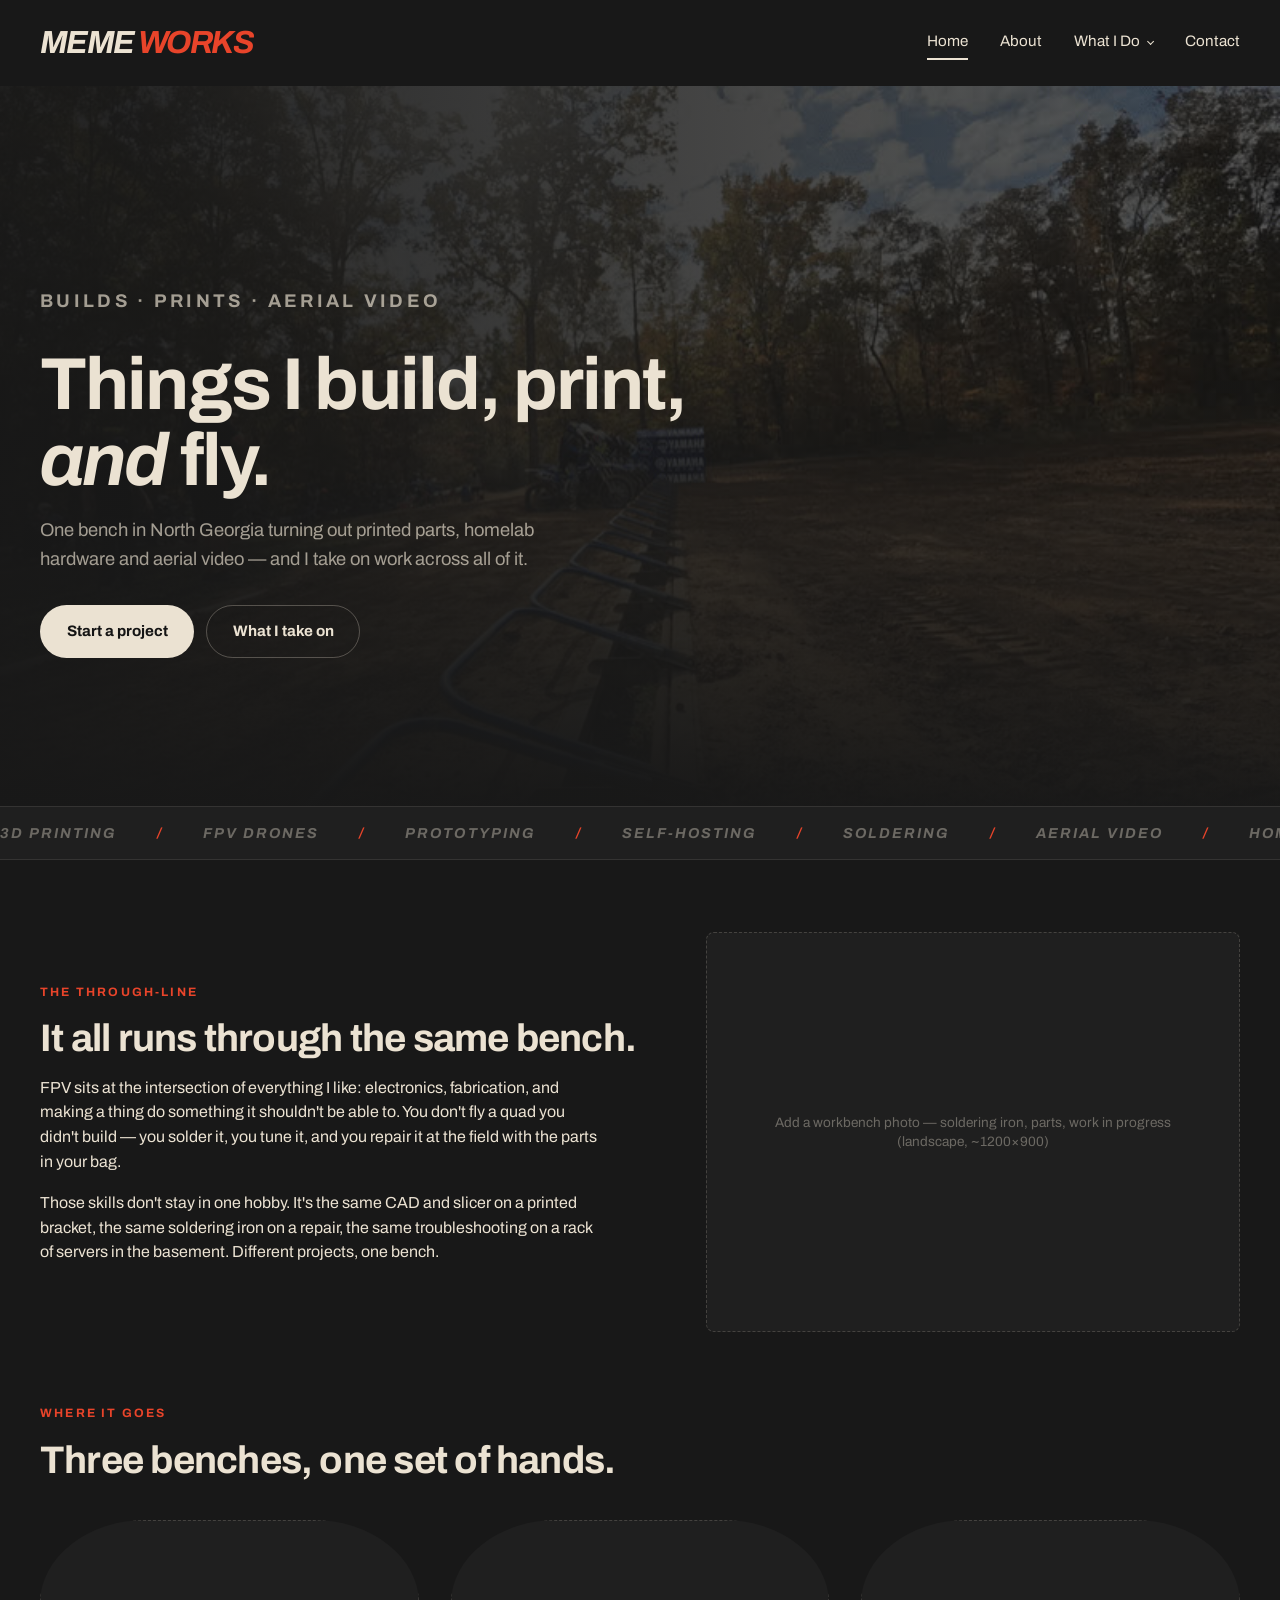
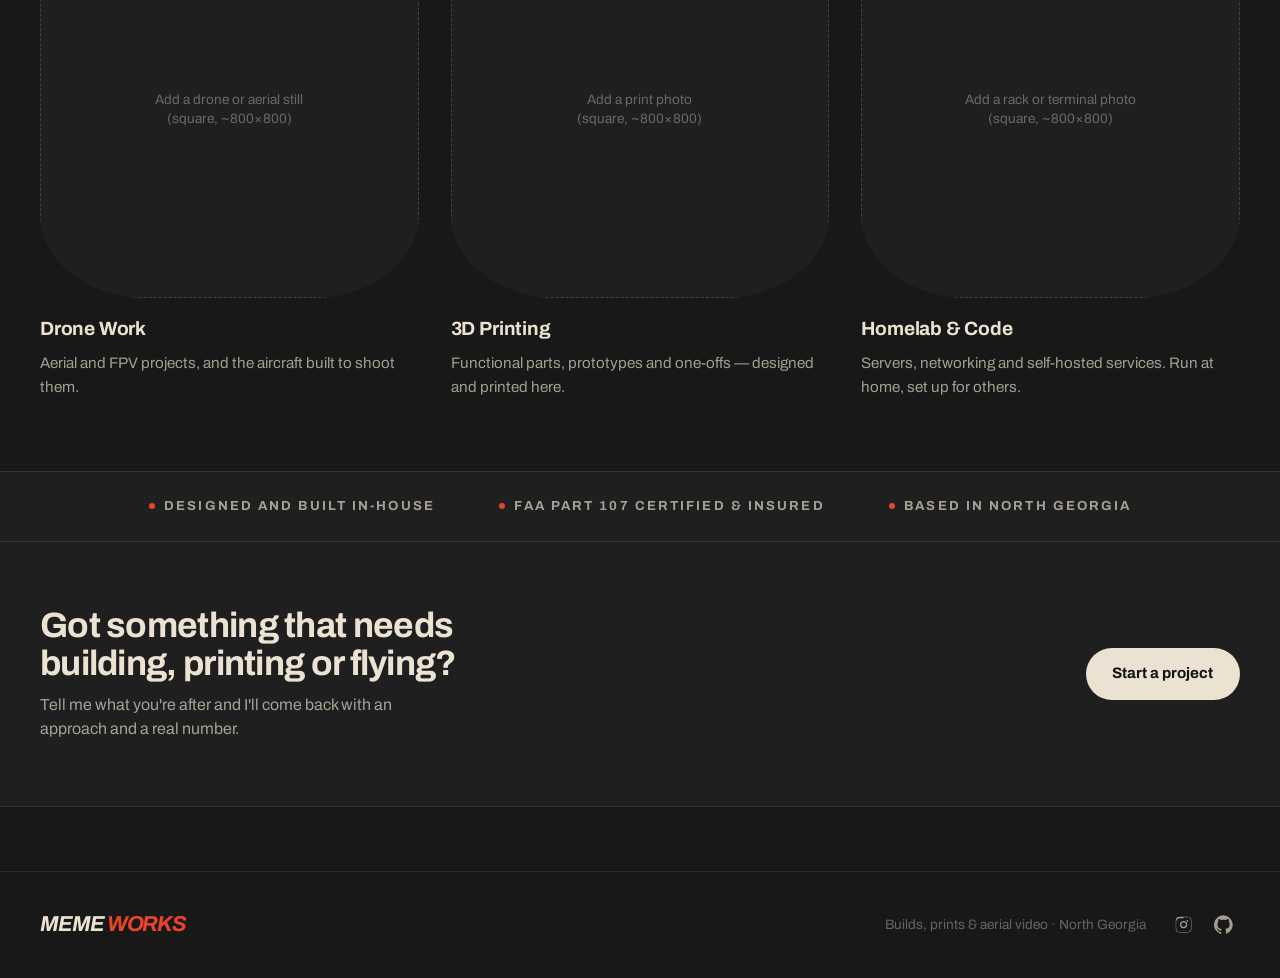
==== commit c78a846f: "Removed RC page for now" ====
--- a/index.html
+++ b/index.html
@@ -46,7 +46,6 @@
         <div class="nav-dropdown">
           <a href="drone-work.html">Drone Work</a>
           <a href="3d-prints.html">3D Printing</a>
-          <a href="rc-builds.html">RC &amp; Builds</a>
           <a href="homelab.html">Homelab &amp; Code</a>
         </div>
       </div>
@@ -62,7 +61,7 @@
       <div class="hero-content">
         <p class="eyebrow">Builds · prints · aerial video</p>
         <h1>Things I build, print, <em>and</em> fly.</h1>
-        <p>One bench in North Georgia turning out RC builds, printed parts, homelab hardware and aerial video — and I take on work across all of it.</p>
+        <p>One bench in North Georgia turning out printed parts, homelab hardware and aerial video — and I take on work across all of it.</p>
         <div class="btn-row">
           <a class="btn" href="contact.html">Start a project</a>
           <a class="btn btn--ghost" href="what-i-do.html">What I take on</a>
@@ -71,7 +70,7 @@
     </section>
 
     <div class="marquee" aria-hidden="true">
-      <div class="marquee-track"><span>3D PRINTING</span><span class="dot">/</span><span>FPV DRONES</span><span class="dot">/</span><span>RC BUILDS</span><span class="dot">/</span><span>PROTOTYPING</span><span class="dot">/</span><span>SELF-HOSTING</span><span class="dot">/</span><span>SOLDERING</span><span class="dot">/</span><span>AERIAL VIDEO</span><span class="dot">/</span><span>HOMELAB</span><span class="dot">/</span><span>3D PRINTING</span><span class="dot">/</span><span>FPV DRONES</span><span class="dot">/</span><span>RC BUILDS</span><span class="dot">/</span><span>PROTOTYPING</span><span class="dot">/</span><span>SELF-HOSTING</span><span class="dot">/</span><span>SOLDERING</span><span class="dot">/</span><span>AERIAL VIDEO</span><span class="dot">/</span><span>HOMELAB</span><span class="dot">/</span><span>3D PRINTING</span><span class="dot">/</span><span>FPV DRONES</span><span class="dot">/</span><span>RC BUILDS</span><span class="dot">/</span><span>PROTOTYPING</span><span class="dot">/</span><span>SELF-HOSTING</span><span class="dot">/</span><span>SOLDERING</span><span class="dot">/</span><span>AERIAL VIDEO</span><span class="dot">/</span><span>HOMELAB</span><span class="dot">/</span><span>3D PRINTING</span><span class="dot">/</span><span>FPV DRONES</span><span class="dot">/</span><span>RC BUILDS</span><span class="dot">/</span><span>PROTOTYPING</span><span class="dot">/</span><span>SELF-HOSTING</span><span class="dot">/</span><span>SOLDERING</span><span class="dot">/</span><span>AERIAL VIDEO</span><span class="dot">/</span><span>HOMELAB</span><span class="dot">/</span></div>
+      <div class="marquee-track"><span>3D PRINTING</span><span class="dot">/</span><span>FPV DRONES</span><span class="dot">/</span><span>PROTOTYPING</span><span class="dot">/</span><span>SELF-HOSTING</span><span class="dot">/</span><span>SOLDERING</span><span class="dot">/</span><span>AERIAL VIDEO</span><span class="dot">/</span><span>HOMELAB</span><span class="dot">/</span><span>3D PRINTING</span><span class="dot">/</span><span>FPV DRONES</span><span class="dot">/</span><span>PROTOTYPING</span><span class="dot">/</span><span>SELF-HOSTING</span><span class="dot">/</span><span>SOLDERING</span><span class="dot">/</span><span>AERIAL VIDEO</span><span class="dot">/</span><span>HOMELAB</span><span class="dot">/</span><span>3D PRINTING</span><span class="dot">/</span><span>FPV DRONES</span><span class="dot">/</span><span>PROTOTYPING</span><span class="dot">/</span><span>SELF-HOSTING</span><span class="dot">/</span><span>SOLDERING</span><span class="dot">/</span><span>AERIAL VIDEO</span><span class="dot">/</span><span>HOMELAB</span><span class="dot">/</span><span>3D PRINTING</span><span class="dot">/</span><span>FPV DRONES</span><span class="dot">/</span><span>PROTOTYPING</span><span class="dot">/</span><span>SELF-HOSTING</span><span class="dot">/</span><span>SOLDERING</span><span class="dot">/</span><span>AERIAL VIDEO</span><span class="dot">/</span><span>HOMELAB</span><span class="dot">/</span></div>
     </div>
 
     <section class="section">
@@ -80,7 +79,7 @@
           <p class="eyebrow">The through-line</p>
           <h2>It all runs through the same bench.</h2>
           <p>FPV sits at the intersection of everything I like: electronics, fabrication, and making a thing do something it shouldn't be able to. You don't fly a quad you didn't build — you solder it, you tune it, and you repair it at the field with the parts in your bag.</p>
-          <p>Those skills don't stay in one hobby. It's the same soldering iron on an RC car, the same CAD and slicer on a printed bracket, the same troubleshooting on a rack of servers in the basement. Different projects, one bench.
+          <p>Those skills don't stay in one hobby. It's the same CAD and slicer on a printed bracket, the same soldering iron on a repair, the same troubleshooting on a rack of servers in the basement. Different projects, one bench.
         </div>
         <div class="row-2col__media">
           <div class="placeholder" style="aspect-ratio: 4 / 3;">Add a workbench photo — soldering iron, parts, work in progress<br>(landscape, ~1200&times;900)</div>
@@ -91,9 +90,9 @@
     <section class="section">
       <div class="section-head">
         <p class="eyebrow">Where it goes</p>
-        <h2>Four benches, one set of hands.</h2>
+        <h2>Three benches, one set of hands.</h2>
       </div>
-      <div class="grid-4">
+      <div class="grid-3">
         <a class="card card-link" href="drone-work.html">
           <div class="squircle">
             <div class="placeholder" style="aspect-ratio: 1 / 1;">Add a drone or aerial still<br>(square, ~800&times;800)</div>
@@ -107,13 +106,6 @@
           </div>
           <h3>3D Printing</h3>
           <p>Functional parts, prototypes and one-offs — designed and printed here.</p>
-        </a>
-        <a class="card card-link" href="rc-builds.html">
-          <div class="squircle">
-            <div class="placeholder" style="aspect-ratio: 1 / 1;">Add an RC car or build photo<br>(square, ~800&times;800)</div>
-          </div>
-          <h3>RC &amp; Builds</h3>
-          <p>RC cars, quads and whatever else is on the bench. Assembly, wiring, tuning, repair.</p>
         </a>
         <a class="card card-link" href="homelab.html">
           <div class="squircle">
--- a/style.css
+++ b/style.css
@@ -401,13 +401,59 @@
 }
 .card .card-num + h3 { margin-top: 0.15rem; }
 
-/* Video card — 16:9 frame for YouTube embeds */
+/* Video embeds — 16:9 frame for YouTube */
 .video-card .placeholder { aspect-ratio: 16 / 9; }
-.video-card .embed {
+.embed {
   position: relative; aspect-ratio: 16 / 9;
   border-radius: 8px; overflow: hidden; background: #000;
 }
-.video-card .embed iframe { position: absolute; inset: 0; width: 100%; height: 100%; border: 0; }
+.embed iframe { position: absolute; inset: 0; width: 100%; height: 100%; border: 0; }
+
+/* Featured showreel — the one big embed at the top of Drone Work */
+.embed--feature {
+  border-radius: 12px;
+  border: 1px solid var(--rule);
+  box-shadow: 0 28px 60px rgba(0,0,0,0.55);
+}
+.section p.media-caption {
+  color: var(--text-dim);
+  font-size: 0.95rem;
+  max-width: 62ch;
+  margin: 1.15rem 0 0;
+}
+
+/* Service list — Homelab "what's running" */
+.svc { display: grid; grid-template-columns: 1fr; border-top: 1px solid var(--rule); }
+@media (min-width: 820px) {
+  .svc { grid-template-columns: 1fr 1fr; column-gap: clamp(2rem, 4vw, 3.5rem); }
+}
+.svc > div { padding: 1.15rem 0; border-bottom: 1px solid var(--rule); }
+.svc > div > h3 { font-size: 1.02rem; font-weight: 700; letter-spacing: -0.01em; margin: 0 0 0.35rem; }
+.section .svc > div > p { margin: 0; font-size: 0.93rem; color: var(--text-dim); max-width: 46ch; }
+.svc .swap {
+  display: block; margin-top: 0.4rem;
+  font-size: 0.76rem; letter-spacing: 0.06em; text-transform: uppercase;
+  color: var(--accent); opacity: 0.85;
+}
+
+/* Network diagram — Homelab */
+.diagram { margin: 0; }
+.diagram-scroll { overflow-x: auto; -webkit-overflow-scrolling: touch; }
+.diagram svg { display: block; width: 100%; min-width: 680px; height: auto; }
+.diagram .d-t { font-size: 14px; font-weight: 700; fill: var(--text); letter-spacing: -0.01em; }
+.diagram .d-s { font-size: 11.5px; fill: var(--text-dim); }
+.diagram svg text { font-family: inherit; }
+.section .diagram figcaption {
+  margin: 1.1rem 0 0; font-size: 0.85rem; color: var(--text-faint); max-width: 62ch;
+}
+.diagram .swipe { display: none; }
+@media (max-width: 720px) {
+  .diagram .swipe { display: inline; color: var(--text-dim); }
+  .diagram-scroll {
+    -webkit-mask-image: linear-gradient(to right, #000 86%, transparent 100%);
+            mask-image: linear-gradient(to right, #000 86%, transparent 100%);
+  }
+}
 
 /* ==========================================================================
    Marquee strip
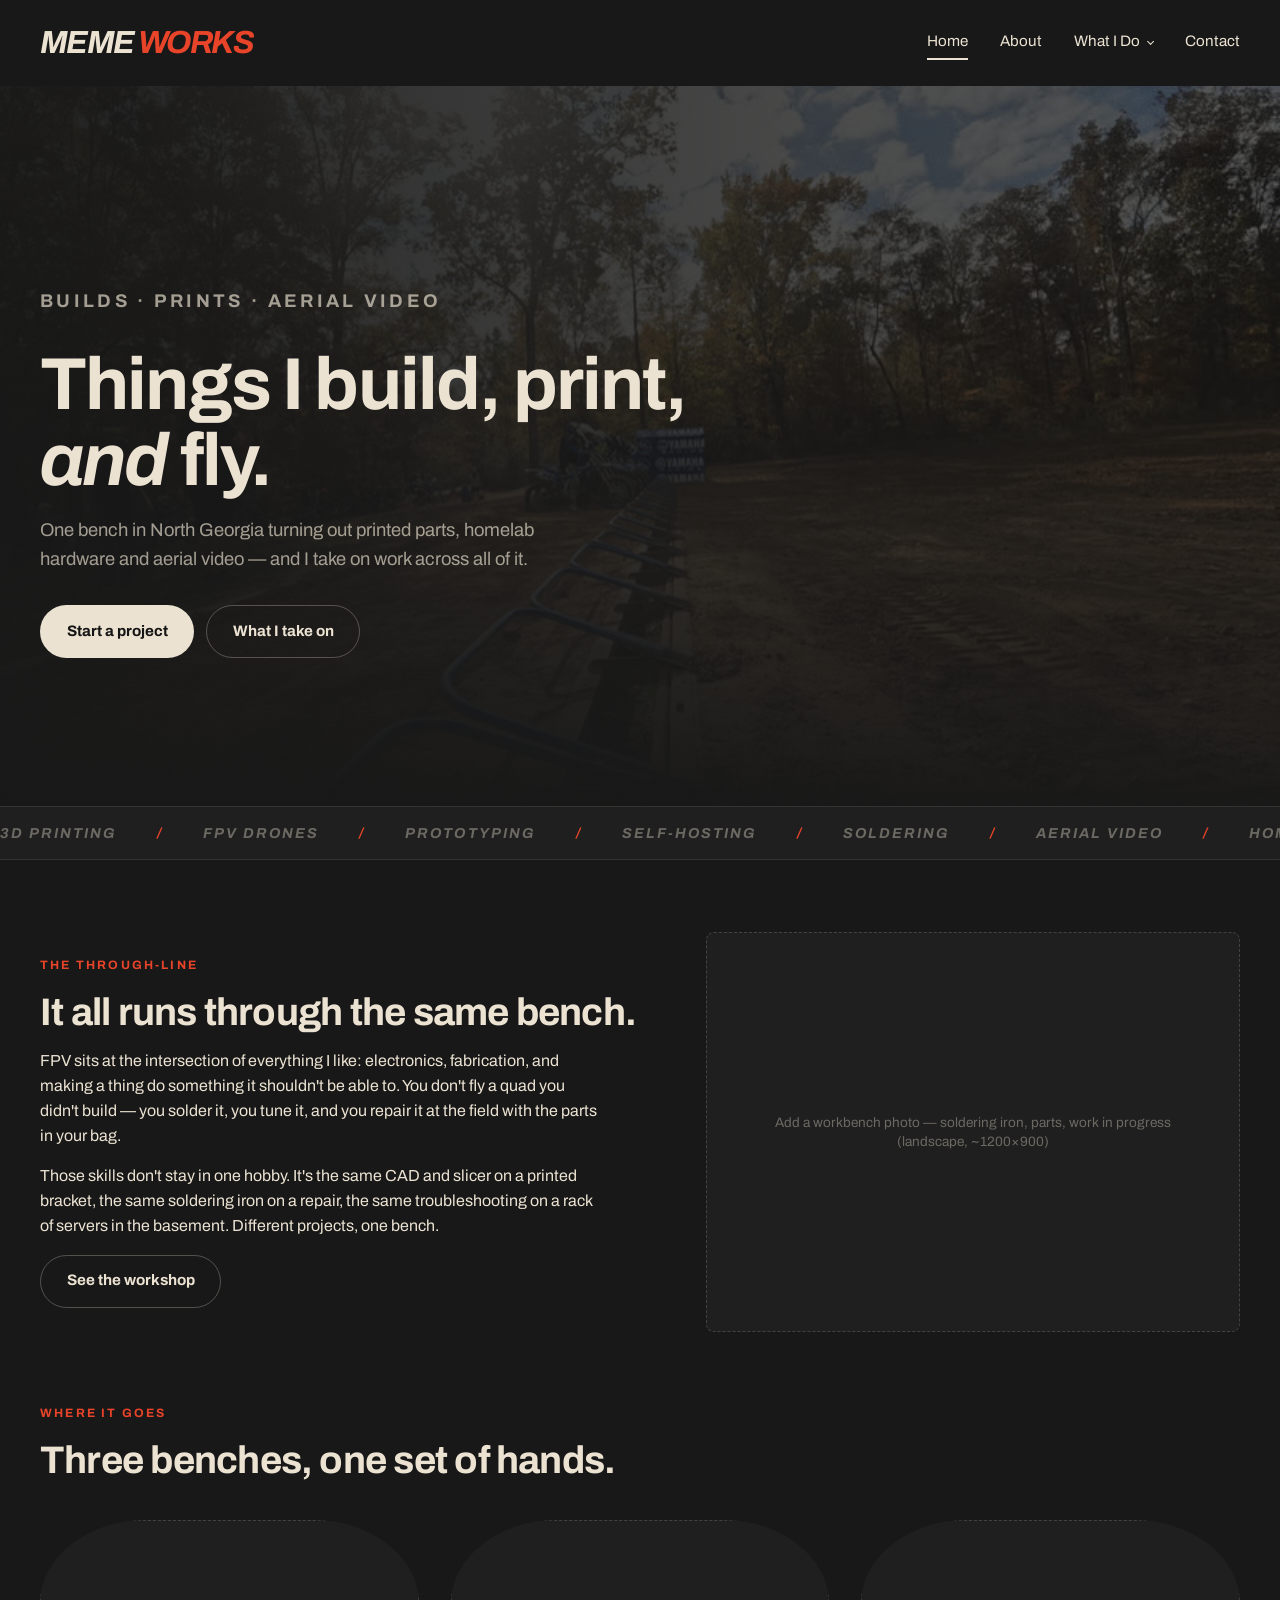
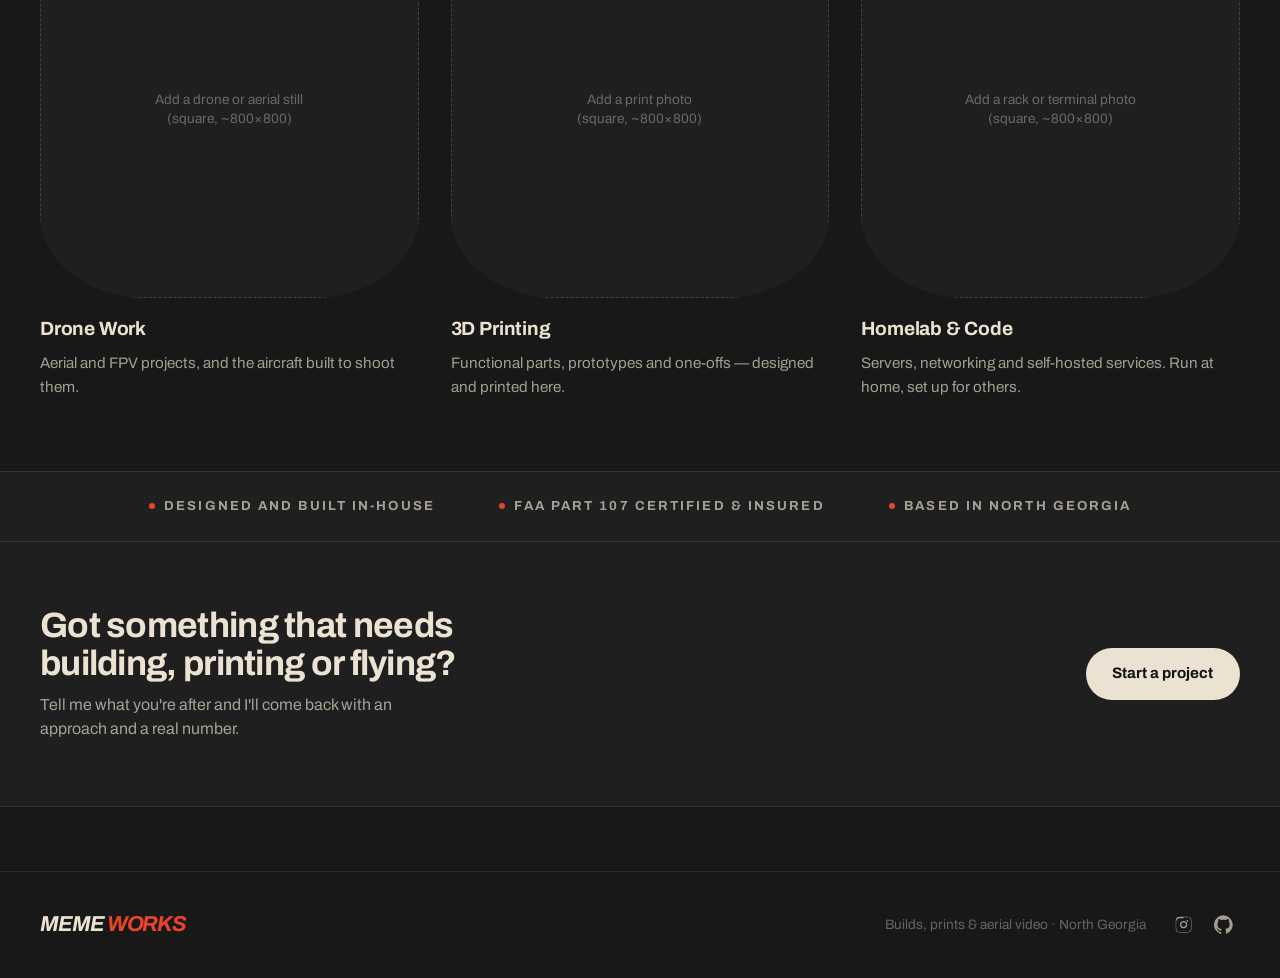
==== commit 892997a9: "workshop page" ====
--- a/index.html
+++ b/index.html
@@ -79,7 +79,10 @@
           <p class="eyebrow">The through-line</p>
           <h2>It all runs through the same bench.</h2>
           <p>FPV sits at the intersection of everything I like: electronics, fabrication, and making a thing do something it shouldn't be able to. You don't fly a quad you didn't build — you solder it, you tune it, and you repair it at the field with the parts in your bag.</p>
-          <p>Those skills don't stay in one hobby. It's the same CAD and slicer on a printed bracket, the same soldering iron on a repair, the same troubleshooting on a rack of servers in the basement. Different projects, one bench.
+          <p>Those skills don't stay in one hobby. It's the same CAD and slicer on a printed bracket, the same soldering iron on a repair, the same troubleshooting on a rack of servers in the basement. Different projects, one bench.</p>
+          <div class="btn-row">
+            <a class="btn btn--ghost" href="workshop.html">See the workshop</a>
+          </div>
         </div>
         <div class="row-2col__media">
           <div class="placeholder" style="aspect-ratio: 4 / 3;">Add a workbench photo — soldering iron, parts, work in progress<br>(landscape, ~1200&times;900)</div>
--- a/style.css
+++ b/style.css
@@ -455,6 +455,25 @@
   }
 }
 
+/* Feature rows — Workbench */
+.features { display: grid; gap: clamp(2.5rem, 6vw, 4.5rem); }
+.feature-num {
+  display: block; font-size: 0.72rem; font-weight: 700; letter-spacing: 0.2em;
+  color: var(--accent); margin: 0 0 0.4rem;
+}
+.feature h3 {
+  font-weight: 700; font-size: clamp(1.25rem, 2.4vw, 1.6rem);
+  letter-spacing: -0.015em; line-height: 1.15; margin: 0 0 0.75rem;
+}
+.section .feature p { color: var(--text-dim); max-width: 46ch; }
+
+.section p.overview-copy { margin: 1.5rem 0 0; }
+
+/* Build gallery — Workbench */
+.gallery figure { margin: 0; }
+.section .gallery figcaption { margin: 0.7rem 0 0; font-size: 0.88rem; color: var(--text-dim); }
+@media (max-width: 899px) { .gallery { grid-template-columns: 1fr 1fr; } }
+
 /* ==========================================================================
    Marquee strip
    ========================================================================== */
